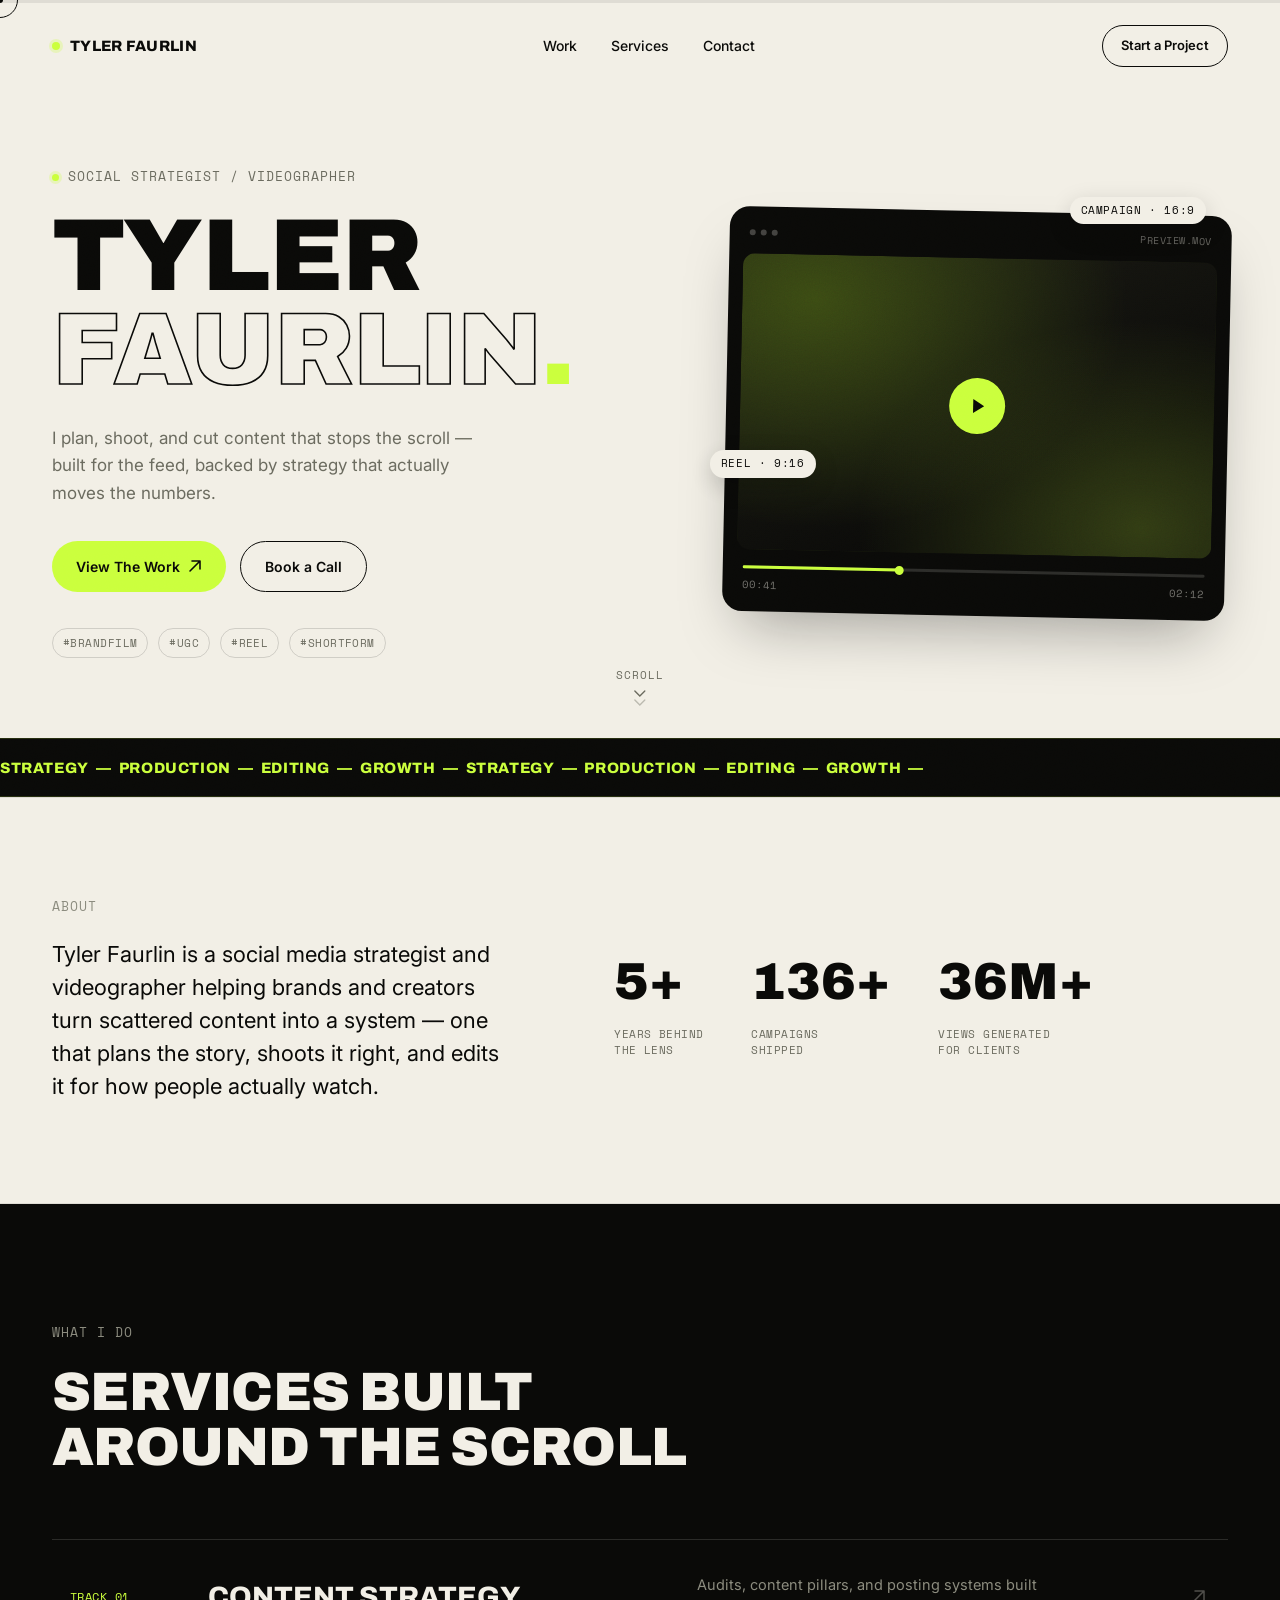
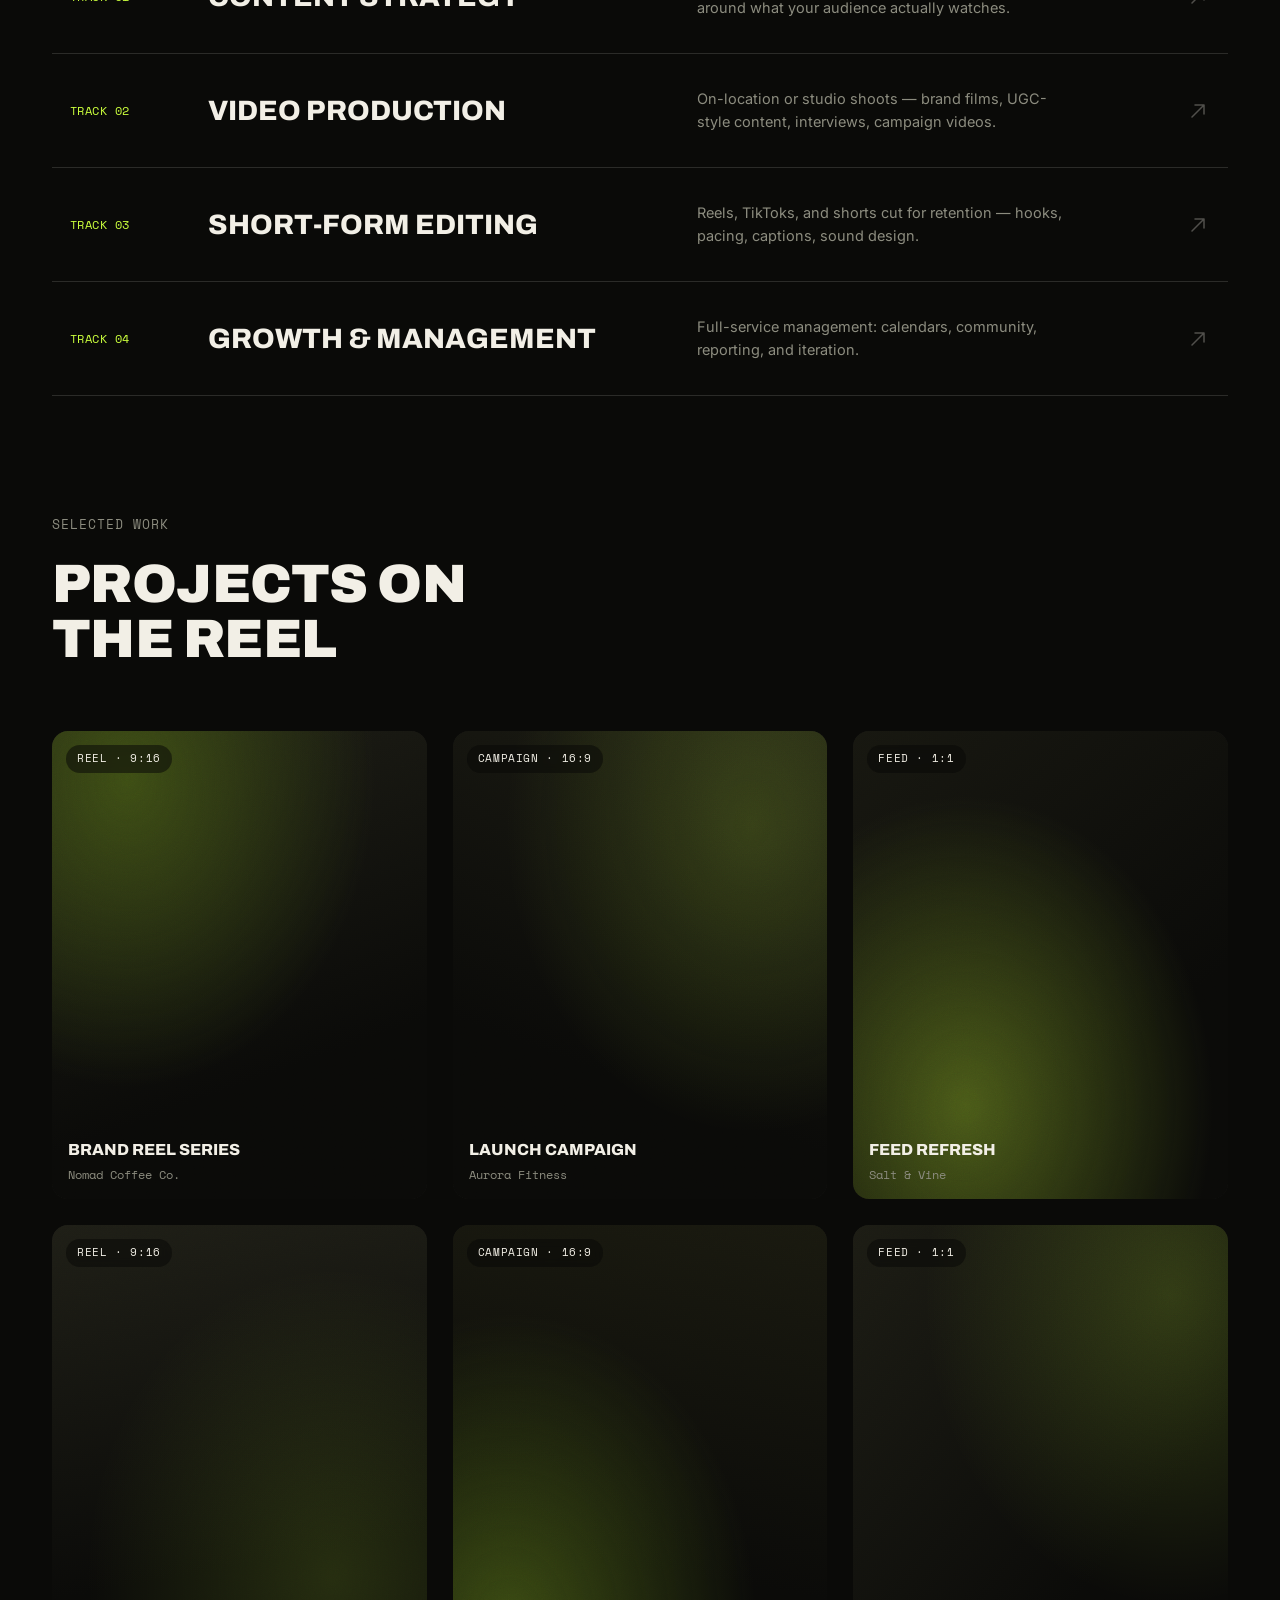
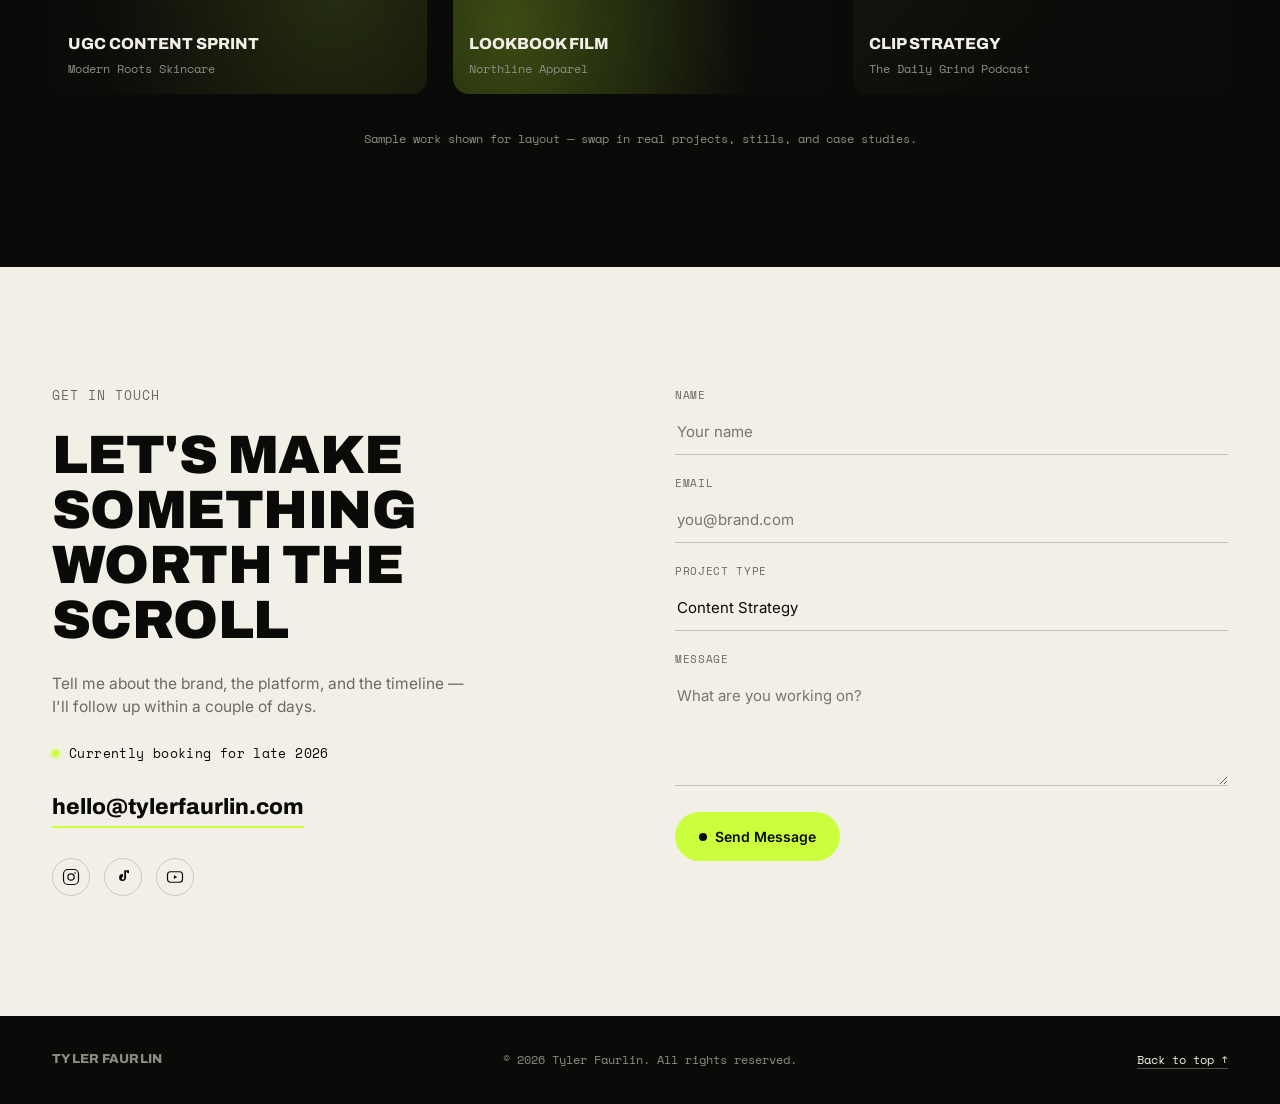
==== TylerFaurlin.com/index.html @ badf26c8 "Add files via upload" ====
<!DOCTYPE html>
<html lang="en">
<head>
<meta charset="UTF-8">
<meta name="viewport" content="width=device-width, initial-scale=1.0">
<title>Tyler Faurlin — Social Strategist &amp; Videographer</title>
<meta name="description" content="Tyler Faurlin is a social media strategist and videographer helping brands turn scattered content into scroll-stopping systems.">

<link rel="preconnect" href="https://fonts.googleapis.com">
<link rel="preconnect" href="https://fonts.gstatic.com" crossorigin>
<link href="https://fonts.googleapis.com/css2?family=Archivo:wght@700;800;900&family=Inter:wght@400;500;600;700&family=Space+Mono:wght@400;700&display=swap" rel="stylesheet">

<link rel="stylesheet" href="css/style.css">
</head>
<body>

<div class="grain"></div>
<div class="scrub-bar" id="scrubBar"><span id="scrubFill"></span></div>

<div class="cursor-dot" id="cursorDot"></div>
<div class="cursor-ring" id="cursorRing"></div>

<header class="nav" id="siteNav">
  <div class="wrap nav-inner">
    <a href="#top" class="nav-brand" data-cursor="link">
      <span class="rec-dot"></span>
      <span class="brand-word">TYLER FAURLIN</span>
    </a>

    <nav class="nav-links">
      <a href="#work" data-cursor="link">Work</a>
      <a href="#services" data-cursor="link">Services</a>
      <a href="#contact" data-cursor="link">Contact</a>
    </nav>

    <a href="#contact" class="btn btn-ghost btn-small" data-cursor="link">Start a Project</a>

    <button class="nav-toggle" id="navToggle" aria-label="Toggle menu" aria-expanded="false">
      <span></span><span></span><span></span>
    </button>
  </div>
</header>

<div class="mobile-menu" id="mobileMenu">
  <a href="#work">Work</a>
  <a href="#services">Services</a>
  <a href="#contact">Contact</a>
  <a href="#contact" class="btn btn-solid">Start a Project</a>
</div>

<main id="top">

  <!-- ============ HERO ============ -->
  <section class="hero">
    <div class="wrap hero-grid">

      <div class="hero-copy">
        <p class="eyebrow hero-anim" style="--d:0">
          <span class="pulse-dot"></span>
          Social Strategist / Videographer
        </p>

        <h1 class="hero-title">
          <span class="hero-anim" style="--d:1">TYLER</span>
          <span class="hero-anim hero-title-accent" style="--d:2">FAURLIN<i>.</i></span>
        </h1>

        <p class="hero-sub hero-anim" style="--d:3">
          I plan, shoot, and cut content that stops the scroll —
          built for the feed, backed by strategy that actually moves the numbers.
        </p>

        <div class="hero-ctas hero-anim" style="--d:4">
          <a href="#work" class="btn btn-solid" data-cursor="link">
            View The Work
            <svg width="14" height="14" viewBox="0 0 14 14" fill="none"><path d="M2 12L12 2M12 2H4M12 2V10" stroke="currentColor" stroke-width="1.6" stroke-linecap="round" stroke-linejoin="round"/></svg>
          </a>
          <a href="#contact" class="btn btn-ghost" data-cursor="link">Book a Call</a>
        </div>

        <div class="hero-tags hero-anim" style="--d:5">
          <span>#BRANDFILM</span><span>#UGC</span><span>#REEL</span><span>#SHORTFORM</span>
        </div>
      </div>

      <div class="hero-visual hero-anim" style="--d:2">
        <div class="reel-card" data-tilt>
          <div class="reel-chrome">
            <div class="reel-dots"><span></span><span></span><span></span></div>
            <span class="reel-label">PREVIEW.MOV</span>
          </div>
          <div class="reel-frame">
            <div class="reel-noise"></div>
            <button class="play-btn" aria-label="Play preview" data-cursor="play">
              <svg width="22" height="22" viewBox="0 0 22 22" fill="none"><path d="M6 4L17 11L6 18V4Z" fill="currentColor"/></svg>
            </button>
          </div>
          <div class="reel-scrub">
            <div class="reel-scrub-track"><div class="reel-scrub-fill"></div></div>
            <div class="reel-time"><span>00:41</span><span>02:12</span></div>
          </div>
        </div>
        <span class="chip chip-float chip-1">CAMPAIGN · 16:9</span>
        <span class="chip chip-float chip-2">REEL · 9:16</span>
      </div>

    </div>

    <div class="scroll-cue" data-cursor="link">
      <span>Scroll</span>
      <svg width="12" height="18" viewBox="0 0 12 18" fill="none"><path d="M1 1L6 6L11 1" stroke="currentColor" stroke-width="1.4" stroke-linecap="round"/><path d="M1 10L6 15L11 10" stroke="currentColor" stroke-width="1.4" stroke-linecap="round" opacity="0.4"/></svg>
    </div>
  </section>

  <!-- ============ MARQUEE ============ -->
  <div class="marquee">
    <div class="marquee-track">
      <span>STRATEGY&nbsp;&nbsp;—&nbsp;&nbsp;PRODUCTION&nbsp;&nbsp;—&nbsp;&nbsp;EDITING&nbsp;&nbsp;—&nbsp;&nbsp;GROWTH&nbsp;&nbsp;—&nbsp;&nbsp;</span>
      <span>STRATEGY&nbsp;&nbsp;—&nbsp;&nbsp;PRODUCTION&nbsp;&nbsp;—&nbsp;&nbsp;EDITING&nbsp;&nbsp;—&nbsp;&nbsp;GROWTH&nbsp;&nbsp;—&nbsp;&nbsp;</span>
    </div>
  </div>

  <!-- ============ ABOUT / STATS ============ -->
  <section class="section about" id="about">
    <div class="wrap about-grid">
      <div data-reveal>
        <p class="eyebrow eyebrow-dark">About</p>
        <p class="about-text">
          Tyler Faurlin is a social media strategist and videographer helping brands
          and creators turn scattered content into a system — one that plans the story,
          shoots it right, and edits it for how people actually watch.
        </p>
      </div>

      <div class="stat-row" data-reveal>
        <div class="stat">
          <span class="stat-num" data-count="6" data-suffix="+">0</span>
          <span class="stat-label">Years Behind<br>The Lens</span>
        </div>
        <div class="stat">
          <span class="stat-num" data-count="150" data-suffix="+">0</span>
          <span class="stat-label">Campaigns<br>Shipped</span>
        </div>
        <div class="stat">
          <span class="stat-num" data-count="40" data-suffix="M+">0</span>
          <span class="stat-label">Views Generated<br>For Clients</span>
        </div>
      </div>
    </div>
  </section>

  <!-- ============ SERVICES ============ -->
  <section class="section services" id="services">
    <div class="wrap">
      <div class="section-head" data-reveal>
        <p class="eyebrow">What I Do</p>
        <h2 class="section-title">Services Built<br>Around The Scroll</h2>
      </div>

      <div class="track-list">

        <div class="track-row" data-reveal>
          <span class="track-num">TRACK 01</span>
          <h3 class="track-name">Content Strategy</h3>
          <p class="track-desc">Audits, content pillars, and posting systems built around what your audience actually watches.</p>
          <span class="track-arrow">
            <svg width="18" height="18" viewBox="0 0 18 18" fill="none"><path d="M3 15L15 3M15 3H6M15 3V12" stroke="currentColor" stroke-width="1.5" stroke-linecap="round" stroke-linejoin="round"/></svg>
          </span>
        </div>

        <div class="track-row" data-reveal>
          <span class="track-num">TRACK 02</span>
          <h3 class="track-name">Video Production</h3>
          <p class="track-desc">On-location or studio shoots — brand films, UGC-style content, interviews, campaign videos.</p>
          <span class="track-arrow">
            <svg width="18" height="18" viewBox="0 0 18 18" fill="none"><path d="M3 15L15 3M15 3H6M15 3V12" stroke="currentColor" stroke-width="1.5" stroke-linecap="round" stroke-linejoin="round"/></svg>
          </span>
        </div>

        <div class="track-row" data-reveal>
          <span class="track-num">TRACK 03</span>
          <h3 class="track-name">Short-Form Editing</h3>
          <p class="track-desc">Reels, TikToks, and shorts cut for retention — hooks, pacing, captions, sound design.</p>
          <span class="track-arrow">
            <svg width="18" height="18" viewBox="0 0 18 18" fill="none"><path d="M3 15L15 3M15 3H6M15 3V12" stroke="currentColor" stroke-width="1.5" stroke-linecap="round" stroke-linejoin="round"/></svg>
          </span>
        </div>

        <div class="track-row" data-reveal>
          <span class="track-num">TRACK 04</span>
          <h3 class="track-name">Growth &amp; Management</h3>
          <p class="track-desc">Full-service management: calendars, community, reporting, and iteration.</p>
          <span class="track-arrow">
            <svg width="18" height="18" viewBox="0 0 18 18" fill="none"><path d="M3 15L15 3M15 3H6M15 3V12" stroke="currentColor" stroke-width="1.5" stroke-linecap="round" stroke-linejoin="round"/></svg>
          </span>
        </div>

      </div>
    </div>
  </section>

  <!-- ============ WORK ============ -->
  <section class="section work" id="work">
    <div class="wrap">
      <div class="section-head" data-reveal>
        <p class="eyebrow eyebrow-dark">Selected Work</p>
        <h2 class="section-title section-title-dark">Projects On<br>The Reel</h2>
      </div>

      <div class="work-grid">

        <article class="work-card" data-reveal data-cursor="play"
          data-title="Brand Reel Series" data-client="Nomad Coffee Co."
          data-desc="A weekly reel series built around the shop's roasting process — hooks tuned for the first two seconds, captions for sound-off viewing."
          data-metric="+212% reach in 90 days">
          <div class="frame-art art-1"><div class="reel-noise"></div></div>
          <span class="chip chip-tag">REEL · 9:16</span>
          <div class="work-info">
            <h3>Brand Reel Series</h3>
            <p>Nomad Coffee Co.</p>
          </div>
          <span class="play-btn play-btn-sm"><svg width="16" height="16" viewBox="0 0 16 16" fill="none"><path d="M4 3L13 8L4 13V3Z" fill="currentColor"/></svg></span>
        </article>

        <article class="work-card" data-reveal data-cursor="play"
          data-title="Launch Campaign" data-client="Aurora Fitness"
          data-desc="Full campaign film plus six cutdowns for paid social, shot over a two-day on-location sprint."
          data-metric="1.4M views across launch week">
          <div class="frame-art art-2"><div class="reel-noise"></div></div>
          <span class="chip chip-tag">CAMPAIGN · 16:9</span>
          <div class="work-info">
            <h3>Launch Campaign</h3>
            <p>Aurora Fitness</p>
          </div>
          <span class="play-btn play-btn-sm"><svg width="16" height="16" viewBox="0 0 16 16" fill="none"><path d="M4 3L13 8L4 13V3Z" fill="currentColor"/></svg></span>
        </article>

        <article class="work-card" data-reveal data-cursor="play"
          data-title="Feed Refresh" data-client="Salt &amp; Vine"
          data-desc="A full grid overhaul — consistent framing, a repeatable shot list, and a posting system the client still runs today."
          data-metric="+38% follower growth, 60 days">
          <div class="frame-art art-3"><div class="reel-noise"></div></div>
          <span class="chip chip-tag">FEED · 1:1</span>
          <div class="work-info">
            <h3>Feed Refresh</h3>
            <p>Salt &amp; Vine</p>
          </div>
          <span class="play-btn play-btn-sm"><svg width="16" height="16" viewBox="0 0 16 16" fill="none"><path d="M4 3L13 8L4 13V3Z" fill="currentColor"/></svg></span>
        </article>

        <article class="work-card" data-reveal data-cursor="play"
          data-title="UGC Content Sprint" data-client="Modern Roots Skincare"
          data-desc="Twelve UGC-style spots shot in a single day, built for testing across paid social creative slots."
          data-metric="4.2x return on ad spend">
          <div class="frame-art art-4"><div class="reel-noise"></div></div>
          <span class="chip chip-tag">REEL · 9:16</span>
          <div class="work-info">
            <h3>UGC Content Sprint</h3>
            <p>Modern Roots Skincare</p>
          </div>
          <span class="play-btn play-btn-sm"><svg width="16" height="16" viewBox="0 0 16 16" fill="none"><path d="M4 3L13 8L4 13V3Z" fill="currentColor"/></svg></span>
        </article>

        <article class="work-card" data-reveal data-cursor="play"
          data-title="Lookbook Film" data-client="Northline Apparel"
          data-desc="Seasonal lookbook film paired with a shot-on-location BTS series for the drop's launch week."
          data-metric="Featured on 3 industry blogs">
          <div class="frame-art art-5"><div class="reel-noise"></div></div>
          <span class="chip chip-tag">CAMPAIGN · 16:9</span>
          <div class="work-info">
            <h3>Lookbook Film</h3>
            <p>Northline Apparel</p>
          </div>
          <span class="play-btn play-btn-sm"><svg width="16" height="16" viewBox="0 0 16 16" fill="none"><path d="M4 3L13 8L4 13V3Z" fill="currentColor"/></svg></span>
        </article>

        <article class="work-card" data-reveal data-cursor="play"
          data-title="Clip Strategy" data-client="The Daily Grind Podcast"
          data-desc="Weekly long-form episodes broken into a ranked clip strategy — best hooks flagged first, captioned, and scheduled."
          data-metric="9 episodes to 100K+ views">
          <div class="frame-art art-6"><div class="reel-noise"></div></div>
          <span class="chip chip-tag">FEED · 1:1</span>
          <div class="work-info">
            <h3>Clip Strategy</h3>
            <p>The Daily Grind Podcast</p>
          </div>
          <span class="play-btn play-btn-sm"><svg width="16" height="16" viewBox="0 0 16 16" fill="none"><path d="M4 3L13 8L4 13V3Z" fill="currentColor"/></svg></span>
        </article>

      </div>

      <p class="work-note" data-reveal>Sample work shown for layout — swap in real projects, stills, and case studies.</p>
    </div>
  </section>

  <!-- ============ CONTACT ============ -->
  <section class="section contact" id="contact">
    <div class="wrap contact-grid">

      <div data-reveal>
        <p class="eyebrow">Get In Touch</p>
        <h2 class="section-title">Let's Make Something<br>Worth The Scroll</h2>
        <p class="contact-sub">
          Tell me about the brand, the platform, and the timeline —
          I'll follow up within a couple of days.
        </p>

        <div class="availability">
          <span class="pulse-dot"></span>
          Currently booking for late 2026
        </div>

        <a href="mailto:hello@tylerfaurlin.com" class="contact-email" data-cursor="link">hello@tylerfaurlin.com</a>

        <div class="socials">
          <a href="#" aria-label="Instagram" data-cursor="link">
            <svg width="18" height="18" viewBox="0 0 24 24" fill="none"><rect x="2" y="2" width="20" height="20" rx="6" stroke="currentColor" stroke-width="1.6"/><circle cx="12" cy="12" r="4.2" stroke="currentColor" stroke-width="1.6"/><circle cx="17.4" cy="6.6" r="1.1" fill="currentColor"/></svg>
          </a>
          <a href="#" aria-label="TikTok" data-cursor="link">
            <svg width="18" height="18" viewBox="0 0 24 24" fill="none"><path d="M16 3v9.6a4.6 4.6 0 1 1-4-4.56V12a1.6 1.6 0 1 0 1.6 1.6V3h2.4a4.4 4.4 0 0 0 4 4V3z" fill="currentColor"/></svg>
          </a>
          <a href="#" aria-label="YouTube" data-cursor="link">
            <svg width="18" height="18" viewBox="0 0 24 24" fill="none"><rect x="2" y="5" width="20" height="14" rx="4" stroke="currentColor" stroke-width="1.6"/><path d="M10.5 9.5L15 12L10.5 14.5V9.5Z" fill="currentColor"/></svg>
          </a>
        </div>
      </div>

      <form class="form" data-reveal name="contact" method="POST" data-netlify="true">
        <input type="hidden" name="form-name" value="contact">

        <div class="field">
          <label for="name">Name</label>
          <input id="name" name="name" type="text" placeholder="Your name" required>
        </div>

        <div class="field">
          <label for="email">Email</label>
          <input id="email" name="email" type="email" placeholder="you@brand.com" required>
        </div>

        <div class="field">
          <label for="project">Project Type</label>
          <select id="project" name="project">
            <option>Content Strategy</option>
            <option>Video Production</option>
            <option>Short-Form Editing</option>
            <option>Full Management</option>
            <option>Something Else</option>
          </select>
        </div>

        <div class="field">
          <label for="message">Message</label>
          <textarea id="message" name="message" rows="4" placeholder="What are you working on?" required></textarea>
        </div>

        <button type="submit" class="btn btn-solid btn-submit" data-cursor="link">
          <span class="rec-icon"></span>
          Send Message
        </button>

        <p class="form-success" id="formSuccess">Message sent — talk soon.</p>
      </form>

    </div>
  </section>

</main>

<footer class="footer">
  <div class="wrap footer-inner">
    <span class="brand-word brand-word-sm">TYLER FAURLIN</span>
    <span class="footer-copy">© 2026 Tyler Faurlin. All rights reserved.</span>
    <a href="#top" class="footer-top" data-cursor="link">Back to top ↑</a>
  </div>
</footer>

<!-- ============ WORK MODAL ============ -->
<div class="modal" id="workModal">
  <div class="modal-backdrop" data-close></div>
  <div class="modal-card">
    <button class="modal-close" data-close aria-label="Close">
      <svg width="18" height="18" viewBox="0 0 18 18" fill="none"><path d="M2 2L16 16M16 2L2 16" stroke="currentColor" stroke-width="1.6" stroke-linecap="round"/></svg>
    </button>
    <p class="modal-eyebrow" id="modalClient">Client</p>
    <h3 class="modal-title" id="modalTitle">Project Title</h3>
    <p class="modal-desc" id="modalDesc">Description</p>
    <p class="modal-metric" id="modalMetric">Metric</p>
  </div>
</div>

<script src="js/main.js"></script>
</body>
</html>
---- TylerFaurlin.com/css/style.css ----
/* ============================================================
   TYLER FAURLIN — tokens
   ============================================================ */
:root{
  --black:      #0a0a08;
  --black-soft: #161611;
  --offwhite:   #f2efe6;
  --offwhite-dim: #d8d4c6;
  --lime:       #cbff3d;
  --lime-dim:   #93c21e;
  --gray-on-light: #6b6b5f;
  --gray-on-dark:  #8c8c7f;

  --display: 'Archivo', 'Arial Narrow', sans-serif;
  --body: 'Inter', system-ui, sans-serif;
  --mono: 'Space Mono', 'Courier New', monospace;

  --wrap: 1240px;
  --ease: cubic-bezier(.16,.84,.44,1);
}

*{ box-sizing:border-box; margin:0; padding:0; }
html{ scroll-behavior:smooth; background:var(--offwhite); }
html.no-smooth{ scroll-behavior:auto; }

body{
  background:var(--offwhite);
  color:var(--black);
  font-family:var(--body);
  font-size:16px;
  line-height:1.5;
  -webkit-font-smoothing:antialiased;
  overflow-x:hidden;
}

img,svg{ display:block; max-width:100%; }
a{ color:inherit; text-decoration:none; }
button{ font:inherit; background:none; border:none; cursor:pointer; color:inherit; }
input,select,textarea{ font:inherit; color:inherit; }
ul{ list-style:none; }

.wrap{
  max-width:var(--wrap);
  margin:0 auto;
  padding:0 32px;
}

/* ============================================================
   Texture / scrubber / cursor
   ============================================================ */
.grain{
  position:fixed; inset:0; pointer-events:none; z-index:9000;
  opacity:.035; mix-blend-mode:overlay;
  background-image:url("data:image/svg+xml,%3Csvg xmlns='http://www.w3.org/2000/svg' width='120' height='120'%3E%3Cfilter id='n'%3E%3CfeTurbulence type='fractalNoise' baseFrequency='0.9' numOctaves='2' stitchTiles='stitch'/%3E%3C/filter%3E%3Crect width='100%25' height='100%25' filter='url(%23n)'/%3E%3C/svg%3E");
}

.scrub-bar{
  position:fixed; top:0; left:0; right:0; height:3px;
  background:rgba(10,10,8,.08); z-index:9999;
}
.scrub-bar span{
  display:block; height:100%; width:0%;
  background:var(--lime);
  transition:width .08s linear;
}

.cursor-dot,.cursor-ring{
  position:fixed; top:0; left:0; pointer-events:none; z-index:9998;
  border-radius:50%; transform:translate(-50%,-50%);
  transition:opacity .2s ease;
}
.cursor-dot{ width:6px; height:6px; background:var(--black); }
.cursor-ring{
  width:36px; height:36px; border:1.4px solid var(--black);
  transition:width .25s var(--ease), height .25s var(--ease),
             border-color .25s ease, background .25s ease, transform .12s linear, opacity .2s ease;
  display:flex; align-items:center; justify-content:center;
}
.cursor-ring::after{
  content:""; font-family:var(--mono); font-size:9px;
}
.cursor-ring.is-link{ width:52px; height:52px; background:var(--black); border-color:var(--black); }
.cursor-ring.is-play{ width:64px; height:64px; background:var(--lime); border-color:var(--lime); }
.cursor-ring.is-play::before{
  content:"VIEW"; font-family:var(--mono); font-size:10px; letter-spacing:.1em; color:var(--black);
}
@media (hover:none), (pointer:coarse){
  .cursor-dot,.cursor-ring{ display:none; }
}

/* ============================================================
   Nav
   ============================================================ */
.nav{
  position:fixed; top:3px; left:0; right:0; z-index:900;
  padding:22px 0;
  transition:padding .35s var(--ease), background .35s ease, border-color .35s ease;
  border-bottom:1px solid transparent;
}
.nav.is-scrolled{
  padding:14px 0;
  background:rgba(242,239,230,.86);
  backdrop-filter:blur(10px);
  border-bottom-color:rgba(10,10,8,.08);
}
.nav-inner{
  display:flex; align-items:center; justify-content:space-between; gap:24px;
}
.nav-brand{ display:flex; align-items:center; gap:10px; }
.brand-word{
  font-family:var(--display); font-weight:800; font-size:15px;
  letter-spacing:.02em;
}
.rec-dot{
  width:8px; height:8px; border-radius:50%; background:var(--lime);
  box-shadow:0 0 0 3px rgba(203,255,61,.25);
  animation:pulseDot 2.2s ease-in-out infinite;
}
.pulse-dot{
  width:7px; height:7px; border-radius:50%; background:var(--lime);
  display:inline-block; box-shadow:0 0 0 3px rgba(203,255,61,.25);
  animation:pulseDot 2.2s ease-in-out infinite;
}
@keyframes pulseDot{
  0%,100%{ box-shadow:0 0 0 3px rgba(203,255,61,.25); }
  50%{ box-shadow:0 0 0 6px rgba(203,255,61,.08); }
}

.nav-links{ display:flex; gap:34px; }
.nav-links a{
  position:relative; font-size:14px; font-weight:500; padding:4px 0;
}
.nav-links a::after{
  content:""; position:absolute; left:0; bottom:0; height:1.4px; width:0;
  background:var(--lime-dim); transition:width .3s var(--ease);
}
.nav-links a:hover::after{ width:100%; }

.nav-toggle{ display:none; flex-direction:column; gap:5px; width:26px; }
.nav-toggle span{ height:1.6px; width:100%; background:var(--black); transition:transform .3s ease, opacity .3s ease; }

/* ============================================================
   Buttons / chips
   ============================================================ */
.btn{
  display:inline-flex; align-items:center; gap:8px;
  font-family:var(--body); font-weight:600; font-size:14px;
  padding:14px 24px; border-radius:100px;
  transition:transform .3s var(--ease), background .3s ease, color .3s ease, border-color .3s ease;
  white-space:nowrap;
}
.btn svg{ transition:transform .3s var(--ease); }
.btn-solid{ background:var(--lime); color:var(--black); }
.btn-solid:hover{ transform:translateY(-2px); }
.btn-solid:hover svg{ transform:translate(2px,-2px); }
.btn-ghost{ border:1.4px solid currentColor; }
.btn-ghost:hover{ background:var(--black); color:var(--offwhite); border-color:var(--black); }
.btn-small{ padding:10px 18px; font-size:13px; }

.chip{
  font-family:var(--mono); font-size:10.5px; letter-spacing:.06em;
  padding:6px 11px; border-radius:100px; text-transform:uppercase;
}
.chip-float{
  position:absolute; background:var(--offwhite); color:var(--black);
  box-shadow:0 8px 24px rgba(0,0,0,.18);
}
.chip-1{ top:-14px; right:22px; }
.chip-2{ bottom:34%; left:-16px; }
.chip-tag{
  position:absolute; top:14px; left:14px; z-index:2;
  background:rgba(10,10,8,.55); color:var(--offwhite);
  backdrop-filter:blur(4px);
}

/* ============================================================
   Hero
   ============================================================ */
.hero{
  position:relative; padding:168px 0 80px;
  background:var(--offwhite);
  overflow:hidden;
}
.hero-grid{
  display:grid; grid-template-columns:1.1fr .9fr; gap:60px; align-items:center;
}

.eyebrow{
  display:flex; align-items:center; gap:9px;
  font-family:var(--mono); font-size:12.5px; letter-spacing:.08em;
  text-transform:uppercase; color:var(--gray-on-light);
  margin-bottom:22px;
}
.eyebrow-dark{ color:var(--gray-on-dark); }

.hero-title{
  font-family:var(--display); font-weight:900; text-transform:uppercase;
  font-size:clamp(52px,8vw,104px); line-height:.92; letter-spacing:-.01em;
}
.hero-title span{ display:block; }
.hero-title-accent{ color:transparent; -webkit-text-stroke:1.6px var(--black); }
.hero-title-accent i{ font-style:normal; color:var(--lime); -webkit-text-stroke:0; }

.hero-sub{
  max-width:440px; margin:28px 0 34px;
  font-size:17px; line-height:1.6; color:var(--gray-on-light);
}
.hero-ctas{ display:flex; gap:14px; flex-wrap:wrap; margin-bottom:36px; }

.hero-tags{ display:flex; gap:10px; flex-wrap:wrap; }
.hero-tags span{
  font-family:var(--mono); font-size:11px; letter-spacing:.04em;
  color:var(--gray-on-light); border:1px solid rgba(10,10,8,.14);
  padding:6px 10px; border-radius:100px;
}

/* hero load animation */
.hero-anim{
  opacity:0; transform:translateY(28px);
  animation:heroIn .9s var(--ease) forwards;
  animation-delay:calc(var(--d) * .11s + .1s);
}
@keyframes heroIn{ to{ opacity:1; transform:translateY(0); } }

/* reel preview card */
.hero-visual{ position:relative; }
.reel-card{
  background:var(--black); border-radius:20px; padding:14px;
  box-shadow:0 30px 60px -20px rgba(10,10,8,.35);
  transform:rotate(1.2deg);
  transition:transform .5s var(--ease);
}
.reel-card:hover{ transform:rotate(0deg) translateY(-4px); }

.reel-chrome{
  display:flex; align-items:center; justify-content:space-between;
  padding:4px 6px 14px;
}
.reel-dots{ display:flex; gap:5px; }
.reel-dots span{ width:6px; height:6px; border-radius:50%; background:rgba(242,239,230,.25); }
.reel-label{ font-family:var(--mono); font-size:10px; color:rgba(242,239,230,.4); letter-spacing:.05em; }

.reel-frame{
  position:relative; aspect-ratio:16/10; border-radius:12px; overflow:hidden;
  background:
    radial-gradient(120% 140% at 15% 15%, #3a4a12 0%, transparent 55%),
    radial-gradient(120% 140% at 85% 90%, #cbff3d33 0%, transparent 50%),
    linear-gradient(155deg,#1c1c14 0%, #0a0a08 70%);
  display:flex; align-items:center; justify-content:center;
}
.reel-noise{
  position:absolute; inset:0; opacity:.12; mix-blend-mode:overlay;
  background-image:url("data:image/svg+xml,%3Csvg xmlns='http://www.w3.org/2000/svg' width='140' height='140'%3E%3Cfilter id='n'%3E%3CfeTurbulence type='fractalNoise' baseFrequency='0.85' numOctaves='2'/%3E%3C/filter%3E%3Crect width='100%25' height='100%25' filter='url(%23n)'/%3E%3C/svg%3E");
}
.play-btn{
  position:relative; z-index:2;
  width:56px; height:56px; border-radius:50%;
  background:var(--lime); color:var(--black);
  display:flex; align-items:center; justify-content:center;
  transition:transform .3s var(--ease);
}
.play-btn svg{ margin-left:2px; }
.reel-card:hover .play-btn{ transform:scale(1.08); }

.reel-scrub{ padding:16px 6px 4px; }
.reel-scrub-track{ height:3px; background:rgba(242,239,230,.15); border-radius:2px; }
.reel-scrub-fill{ width:34%; height:100%; background:var(--lime); border-radius:2px; position:relative; }
.reel-scrub-fill::after{
  content:""; position:absolute; right:-4px; top:50%; translate:0 -50%;
  width:9px; height:9px; border-radius:50%; background:var(--lime);
}
.reel-time{
  display:flex; justify-content:space-between; margin-top:9px;
  font-family:var(--mono); font-size:10.5px; color:rgba(242,239,230,.45);
}

.scroll-cue{
  position:absolute; left:50%; bottom:30px; translate:-50% 0;
  display:flex; flex-direction:column; align-items:center; gap:6px;
  font-family:var(--mono); font-size:10.5px; letter-spacing:.1em; text-transform:uppercase;
  color:var(--gray-on-light);
  animation:cueBounce 2.4s ease-in-out infinite;
}
@keyframes cueBounce{ 0%,100%{ transform:translate(-50%,0); } 50%{ transform:translate(-50%,6px); } }

/* ============================================================
   Marquee
   ============================================================ */
.marquee{
  background:var(--black); color:var(--lime);
  padding:16px 0; overflow:hidden; white-space:nowrap;
  border-top:1px solid rgba(203,255,61,.15);
  border-bottom:1px solid rgba(203,255,61,.15);
}
.marquee-track{
  display:inline-flex; animation:marquee 26s linear infinite;
  font-family:var(--display); font-weight:800; font-size:15px;
  letter-spacing:.04em; text-transform:uppercase;
}
@keyframes marquee{ from{ transform:translateX(0); } to{ transform:translateX(-50%); } }

/* ============================================================
   Reveal-on-scroll
   ============================================================ */
[data-reveal]{
  opacity:0; transform:translateY(36px);
  transition:opacity .8s var(--ease), transform .8s var(--ease);
}
[data-reveal].in-view{ opacity:1; transform:translateY(0); }

/* ============================================================
   Sections generic
   ============================================================ */
.section{ padding:120px 0; }
.section-head{ max-width:640px; margin-bottom:64px; }
.section-title{
  font-family:var(--display); font-weight:900; text-transform:uppercase;
  font-size:clamp(34px,5vw,54px); line-height:1.02; letter-spacing:-.01em;
}
.section-title-dark{ color:var(--offwhite); }

/* ============================================================
   About / stats
   ============================================================ */
.about{ padding:100px 0; border-top:1px solid rgba(10,10,8,.08); border-bottom:1px solid rgba(10,10,8,.08); }
.about-grid{ display:grid; grid-template-columns:.9fr 1.1fr; gap:60px; align-items:center; }
.about-text{ font-size:22px; line-height:1.5; max-width:460px; }

.stat-row{ display:flex; gap:48px; flex-wrap:wrap; }
.stat{ display:flex; flex-direction:column; gap:6px; }
.stat-num{
  font-family:var(--display); font-weight:900; font-size:52px; color:var(--black);
}
.stat-num::after{ content:attr(data-suffix); }
.stat-label{
  font-family:var(--mono); font-size:11px; letter-spacing:.04em; text-transform:uppercase;
  color:var(--gray-on-light); line-height:1.4;
}

/* ============================================================
   Services (track list)
   ============================================================ */
.services{ background:var(--black); color:var(--offwhite); }
.services .eyebrow{ color:var(--gray-on-dark); }

.track-list{ border-top:1px solid rgba(242,239,230,.14); }
.track-row{
  position:relative;
  display:grid; grid-template-columns:110px 1fr 1fr 24px;
  align-items:center; gap:28px;
  padding:34px 18px;
  border-bottom:1px solid rgba(242,239,230,.14);
  transition:background .4s ease, padding-left .4s var(--ease);
}
.track-row:hover{ background:rgba(203,255,61,.05); padding-left:30px; }
.track-num{
  font-family:var(--mono); font-size:12px; color:var(--lime); letter-spacing:.04em;
}
.track-name{
  font-family:var(--display); font-weight:800; text-transform:uppercase;
  font-size:clamp(20px,2.6vw,28px);
}
.track-desc{ font-size:14.5px; color:var(--gray-on-dark); max-width:380px; line-height:1.55; }
.track-arrow{
  display:flex; align-items:center; justify-content:center;
  color:var(--offwhite); opacity:.3; transition:opacity .35s ease, transform .35s var(--ease);
}
.track-row:hover .track-arrow{ opacity:1; transform:translate(4px,-4px); color:var(--lime); }

/* ============================================================
   Work grid
   ============================================================ */
.work{ background:var(--black); color:var(--offwhite); padding-top:0; }
.work-grid{
  display:grid; grid-template-columns:repeat(3,1fr); gap:26px;
}
.work-card{
  position:relative; border-radius:16px; overflow:hidden; cursor:pointer;
  transition:transform .45s var(--ease);
}
.work-card:hover{ transform:translateY(-6px); }

.frame-art{
  position:relative; aspect-ratio:4/5; overflow:hidden;
  transition:transform .6s var(--ease);
}
.work-card:hover .frame-art{ transform:scale(1.05); }

.art-1{ background:radial-gradient(120% 120% at 20% 10%,#3d4d14 0%,transparent 55%), linear-gradient(160deg,#1d1d15,#0a0a08 70%); }
.art-2{ background:radial-gradient(120% 120% at 80% 20%,#cbff3d2e 0%,transparent 55%), linear-gradient(200deg,#1a1a12,#0a0a08 70%); }
.art-3{ background:radial-gradient(120% 120% at 30% 80%,#4a5a18 0%,transparent 55%), linear-gradient(140deg,#171710,#0a0a08 70%); }
.art-4{ background:radial-gradient(120% 120% at 75% 75%,#cbff3d24 0%,transparent 55%), linear-gradient(170deg,#1e1e16,#0a0a08 70%); }
.art-5{ background:radial-gradient(120% 120% at 15% 85%,#3a4a12 0%,transparent 55%), linear-gradient(190deg,#19190f,#0a0a08 70%); }
.art-6{ background:radial-gradient(120% 120% at 85% 15%,#cbff3d2e 0%,transparent 55%), linear-gradient(130deg,#1c1c14,#0a0a08 70%); }

.work-info{
  position:absolute; left:16px; right:16px; bottom:16px; z-index:2;
}
.work-info h3{ font-family:var(--display); font-weight:800; font-size:16px; text-transform:uppercase; }
.work-info p{ font-family:var(--mono); font-size:11.5px; color:var(--gray-on-dark); margin-top:4px; }

.play-btn-sm{
  position:absolute; top:50%; left:50%; translate:-50% -50%; z-index:2;
  width:44px; height:44px; opacity:0;
  transition:opacity .4s ease, transform .4s var(--ease);
  transform:translate(-50%,-50%) scale(.7);
}
.work-card:hover .play-btn-sm{ opacity:1; transform:translate(-50%,-50%) scale(1); }

.work-note{
  margin-top:36px; text-align:center;
  font-family:var(--mono); font-size:11.5px; color:var(--gray-on-dark);
}

/* ============================================================
   Contact
   ============================================================ */
.contact{ background:var(--offwhite); }
.contact-grid{ display:grid; grid-template-columns:1fr 1fr; gap:70px; }
.contact-sub{ margin:24px 0 26px; color:var(--gray-on-light); max-width:420px; font-size:15.5px; }

.availability{
  display:flex; align-items:center; gap:10px;
  font-family:var(--mono); font-size:12.5px; letter-spacing:.03em;
  margin-bottom:28px;
}
.contact-email{
  display:inline-block; font-family:var(--display); font-weight:800; font-size:22px;
  border-bottom:2px solid var(--lime); padding-bottom:2px; margin-bottom:30px;
}

.socials{ display:flex; gap:14px; }
.socials a{
  width:38px; height:38px; border-radius:50%; border:1.4px solid rgba(10,10,8,.16);
  display:flex; align-items:center; justify-content:center;
  transition:background .3s ease, color .3s ease, border-color .3s ease, transform .3s var(--ease);
}
.socials a:hover{ background:var(--black); color:var(--lime); border-color:var(--black); transform:translateY(-3px); }

.form{ display:flex; flex-direction:column; gap:20px; }
.field{ display:flex; flex-direction:column; gap:8px; }
.field label{
  font-family:var(--mono); font-size:11px; letter-spacing:.06em; text-transform:uppercase;
  color:var(--gray-on-light);
}
.field input, .field select, .field textarea{
  background:transparent; border:none; border-bottom:1.4px solid rgba(10,10,8,.2);
  padding:10px 2px; font-size:15px; transition:border-color .3s ease;
  resize:vertical;
}
.field input:focus, .field select:focus, .field textarea:focus{
  outline:none; border-color:var(--lime-dim);
}
.field select{ appearance:none; cursor:pointer; }

.btn-submit{ align-self:flex-start; margin-top:6px; }
.rec-icon{ width:8px; height:8px; border-radius:50%; background:var(--black); }

.form-success{
  display:none; font-family:var(--mono); font-size:12.5px; color:var(--lime-dim);
  margin-top:2px;
}
.form.is-sent .form-success{ display:block; }
.form.is-sent .btn-submit{ opacity:.5; pointer-events:none; }

/* ============================================================
   Footer
   ============================================================ */
.footer{ background:var(--black); color:var(--offwhite); padding:34px 0; }
.footer-inner{
  display:flex; align-items:center; justify-content:space-between; gap:20px; flex-wrap:wrap;
}
.brand-word-sm{ font-size:13px; color:var(--gray-on-dark); }
.footer-copy{ font-family:var(--mono); font-size:11.5px; color:var(--gray-on-dark); }
.footer-top{
  font-family:var(--mono); font-size:11.5px; color:var(--offwhite);
  border-bottom:1px solid rgba(242,239,230,.3);
}

/* ============================================================
   Modal
   ============================================================ */
.modal{
  position:fixed; inset:0; z-index:9500;
  display:flex; align-items:center; justify-content:center;
  opacity:0; pointer-events:none; transition:opacity .35s ease;
  padding:24px;
}
.modal.is-open{ opacity:1; pointer-events:auto; }
.modal-backdrop{ position:absolute; inset:0; background:rgba(10,10,8,.7); backdrop-filter:blur(6px); }
.modal-card{
  position:relative; z-index:2; max-width:520px; width:100%;
  background:var(--offwhite); border-radius:20px; padding:44px;
  transform:translateY(24px) scale(.97); transition:transform .4s var(--ease);
}
.modal.is-open .modal-card{ transform:translateY(0) scale(1); }
.modal-close{
  position:absolute; top:20px; right:20px;
  width:34px; height:34px; border-radius:50%; border:1.4px solid rgba(10,10,8,.16);
  display:flex; align-items:center; justify-content:center;
  transition:background .3s ease, color .3s ease;
}
.modal-close:hover{ background:var(--black); color:var(--lime); }
.modal-eyebrow{ font-family:var(--mono); font-size:11.5px; letter-spacing:.06em; text-transform:uppercase; color:var(--gray-on-light); margin-bottom:10px; }
.modal-title{ font-family:var(--display); font-weight:900; text-transform:uppercase; font-size:28px; margin-bottom:16px; }
.modal-desc{ font-size:15px; line-height:1.6; color:var(--gray-on-light); margin-bottom:18px; }
.modal-metric{ font-family:var(--mono); font-size:13px; color:var(--lime-dim); }

/* ============================================================
   Reduced motion
   ============================================================ */
@media (prefers-reduced-motion:reduce){
  *{ animation-duration:.01ms !important; animation-iteration-count:1 !important; transition-duration:.01ms !important; scroll-behavior:auto !important; }
}

/* ============================================================
   Responsive
   ============================================================ */
@media (max-width:1080px){
  .hero-grid{ grid-template-columns:1fr; gap:70px; }
  .hero-visual{ max-width:460px; }
  .about-grid{ grid-template-columns:1fr; gap:36px; }
  .work-grid{ grid-template-columns:repeat(2,1fr); }
  .contact-grid{ grid-template-columns:1fr; gap:50px; }
  .track-row{ grid-template-columns:90px 1fr 24px; }
  .track-desc{ grid-column:1 / -1; max-width:none; margin-top:-8px; }
}

@media (max-width:720px){
  .wrap{ padding:0 20px; }
  .nav-links, .nav-inner > .btn-ghost{ display:none; }
  .nav-toggle{ display:flex; }
  .hero{ padding:130px 0 60px; }
  .hero-title{ font-size:clamp(42px,13vw,64px); }
  .work-grid{ grid-template-columns:1fr; }
  .section{ padding:80px 0; }
  .stat-row{ gap:30px; }
  .stat-num{ font-size:40px; }
  .modal-card{ padding:30px; }
  .chip-2{ left:8px; }
}

.mobile-menu{
  position:fixed; inset:0; z-index:850; background:var(--black); color:var(--offwhite);
  display:flex; flex-direction:column; align-items:center; justify-content:center; gap:28px;
  transform:translateY(-100%); transition:transform .5s var(--ease);
}
.mobile-menu.is-open{ transform:translateY(0); }
.mobile-menu a{
  font-family:var(--display); font-weight:800; text-transform:uppercase; font-size:28px;
}
.mobile-menu .btn{ margin-top:10px; }
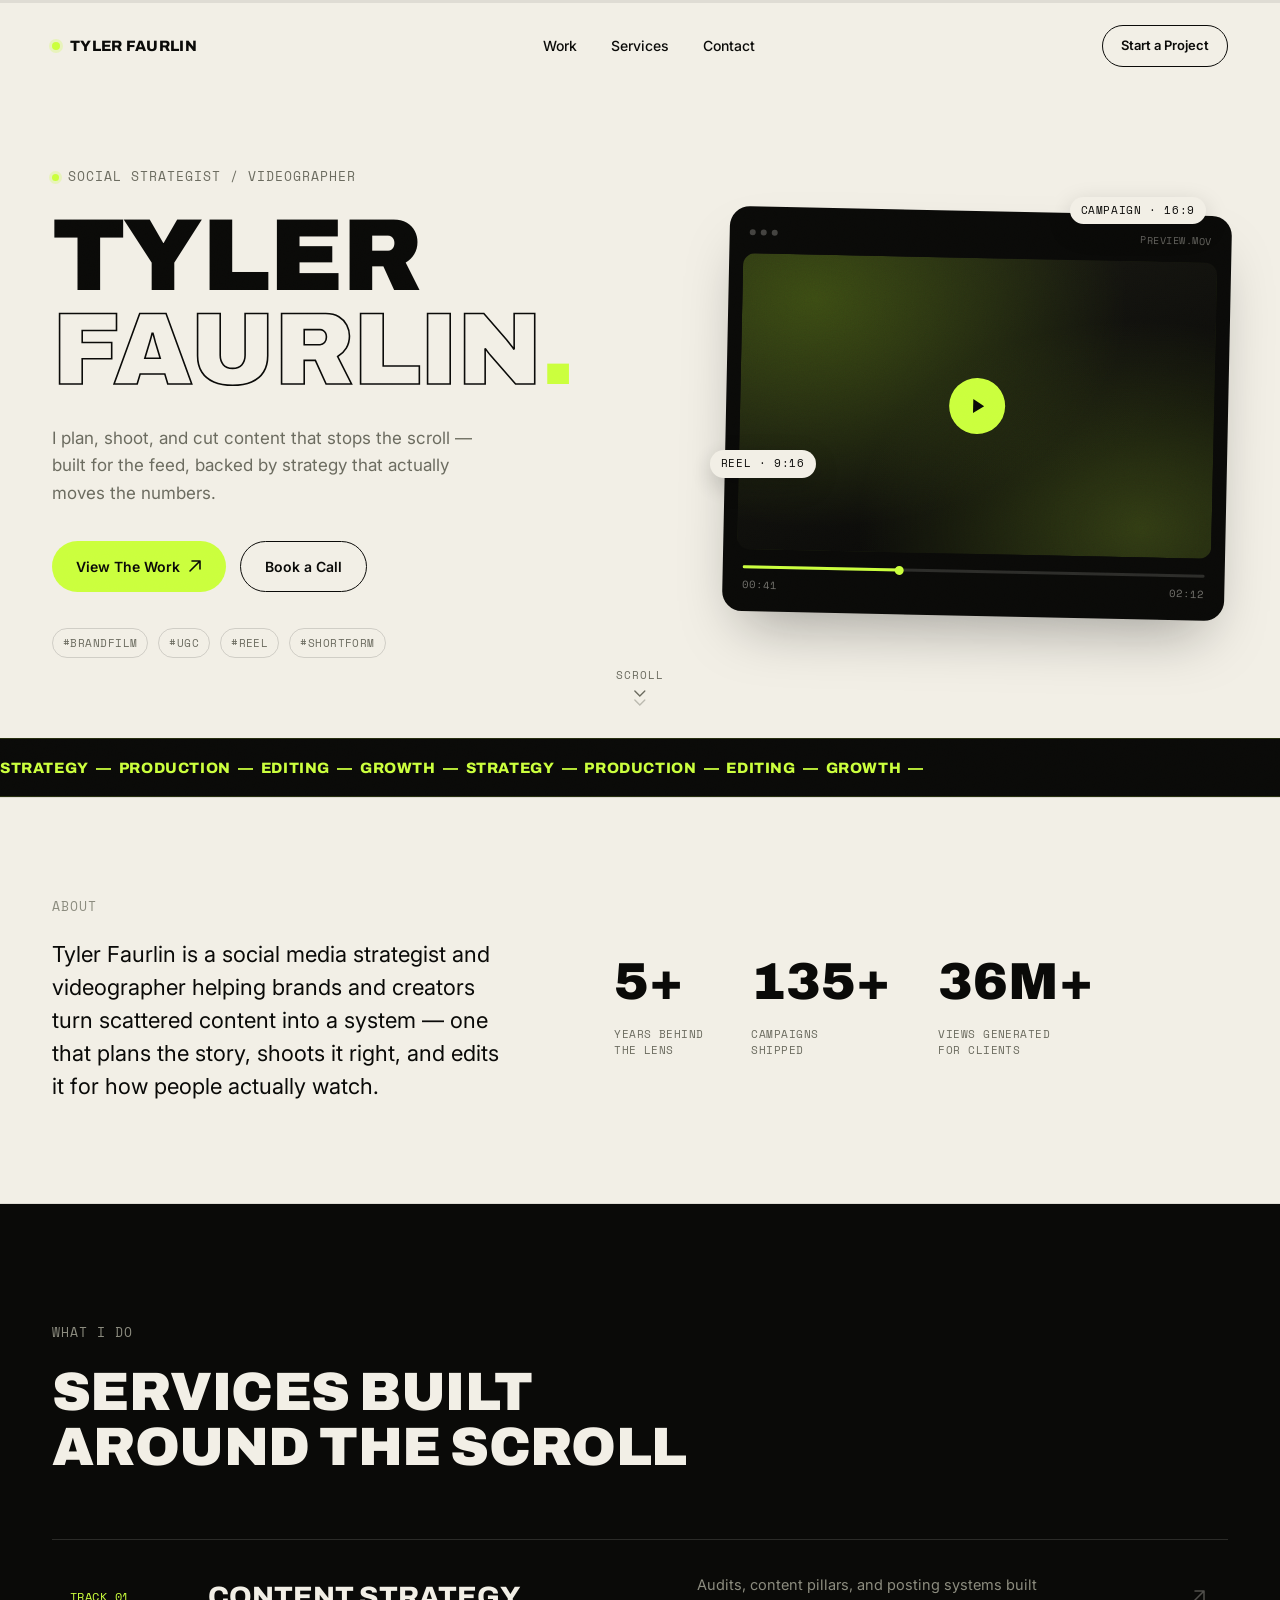
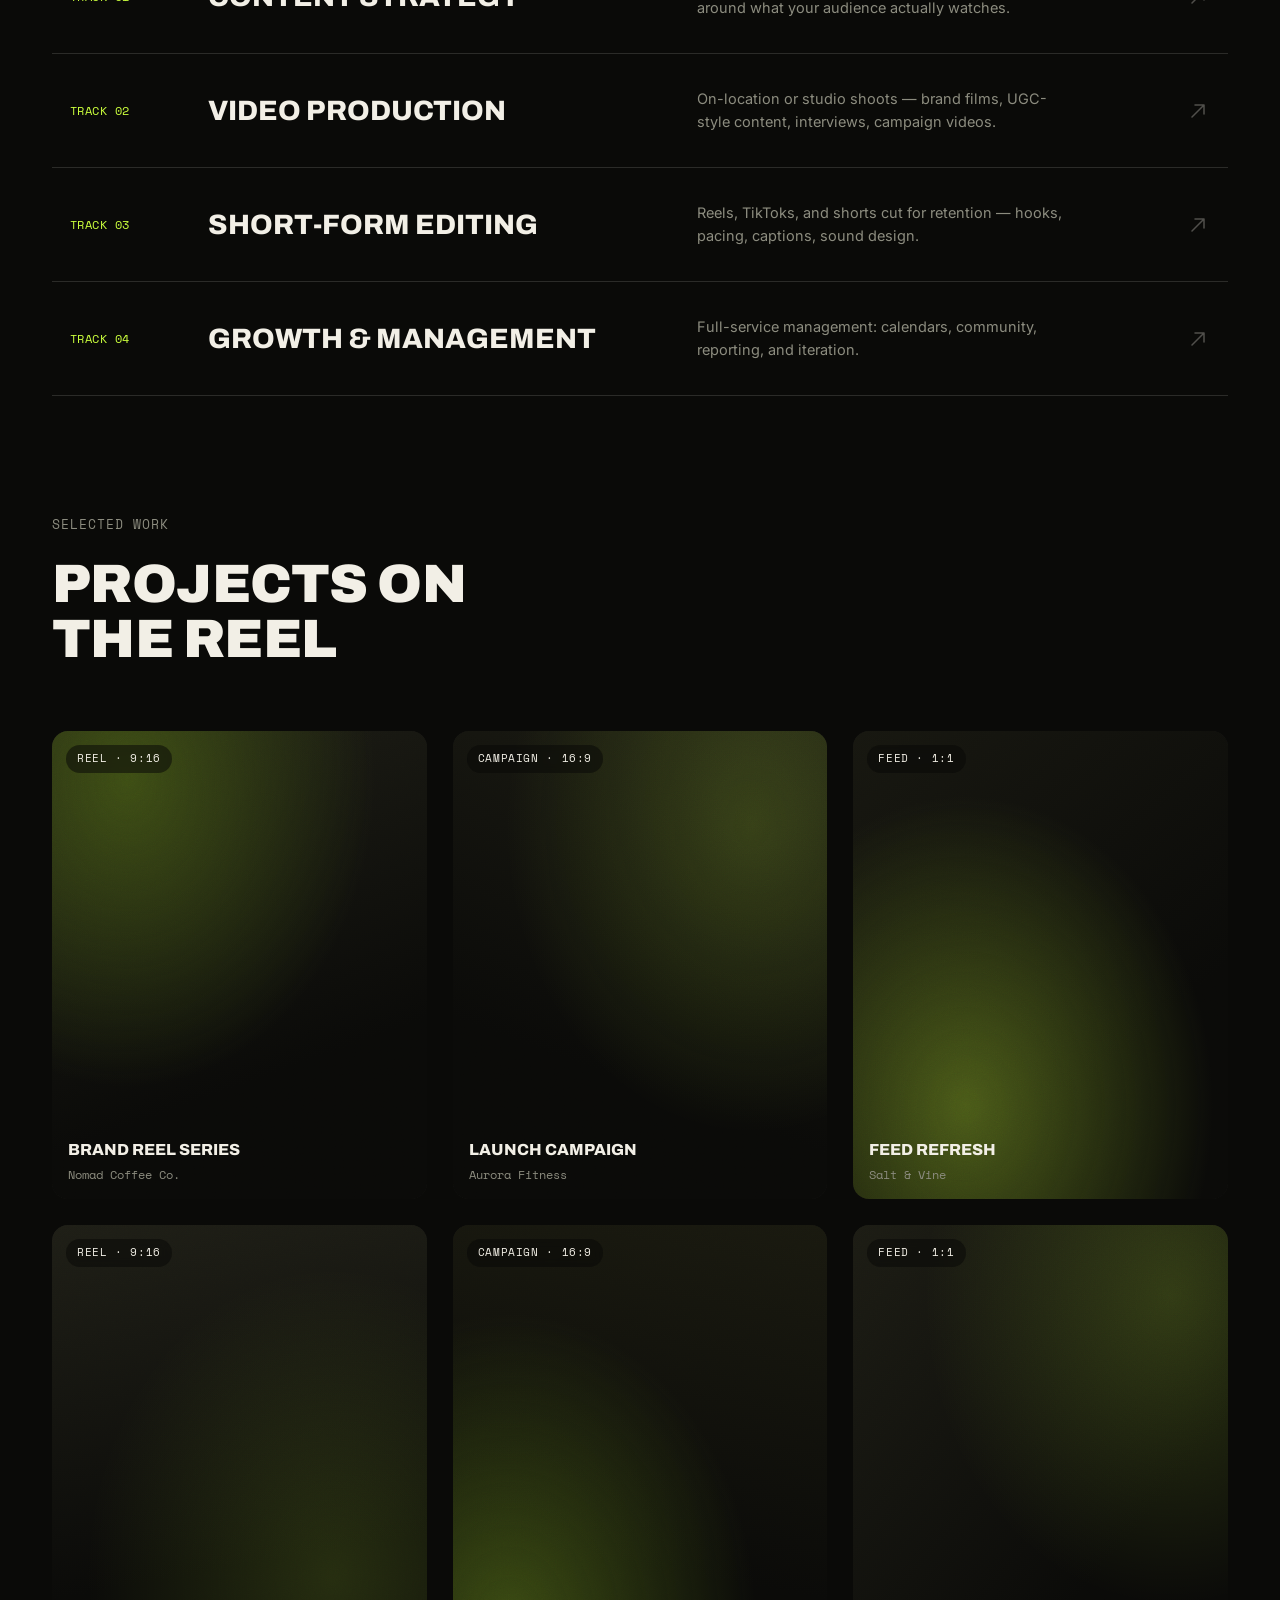
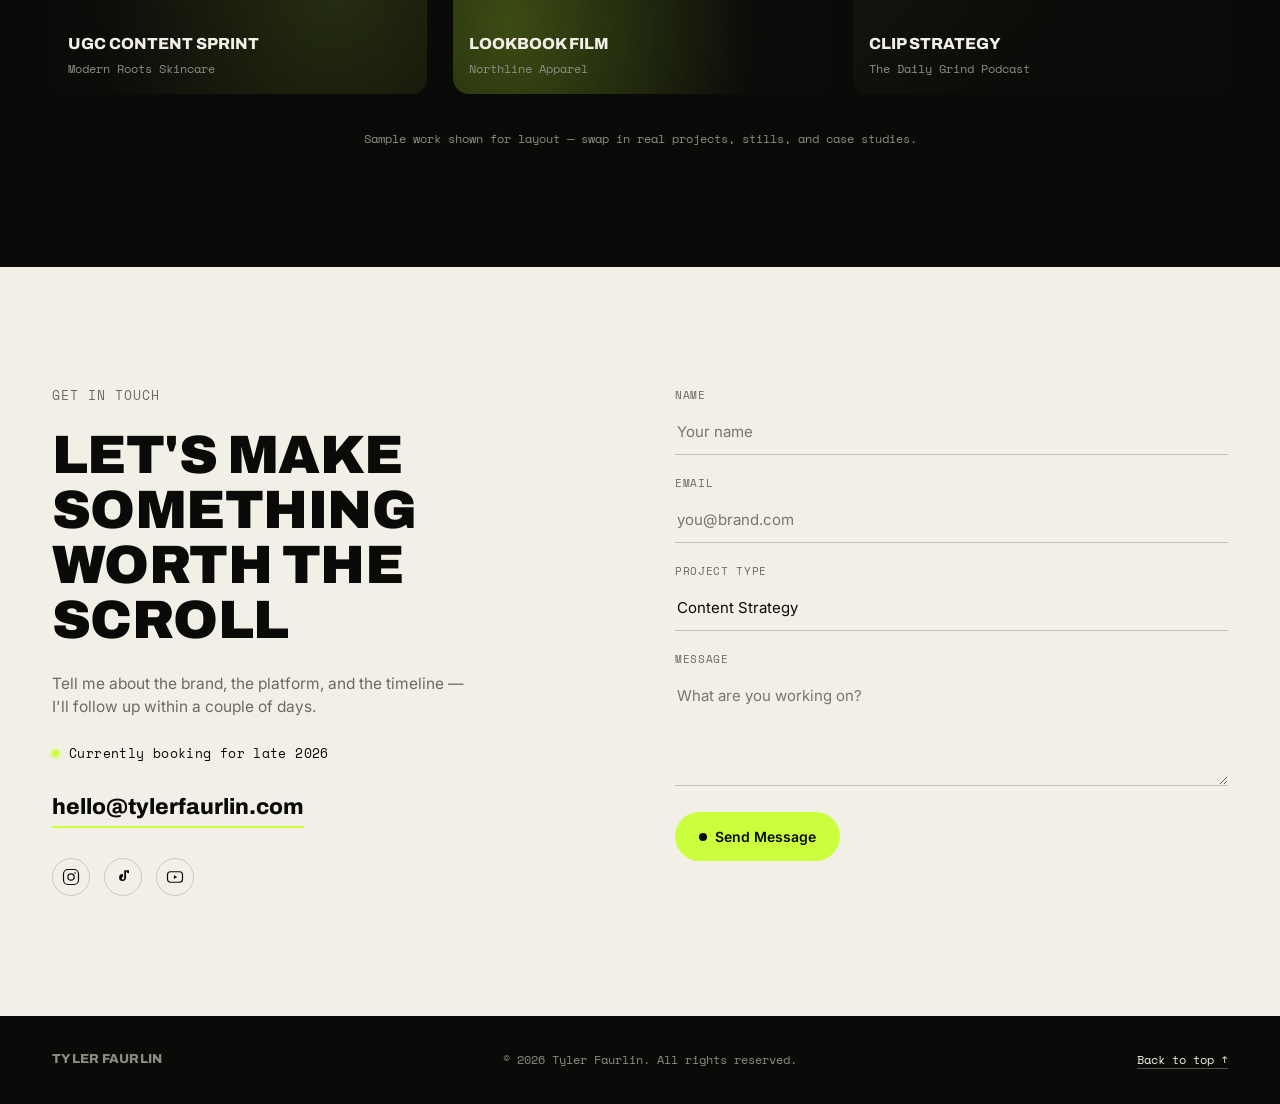
==== commit 7501f2c9: "Update index.html" ====
--- a/TylerFaurlin.com/index.html
+++ b/TylerFaurlin.com/index.html
@@ -13,12 +13,9 @@
 <link rel="stylesheet" href="css/style.css">
 </head>
 <body>
-
 <div class="grain"></div>
 <div class="scrub-bar" id="scrubBar"><span id="scrubFill"></span></div>
 
-<div class="cursor-dot" id="cursorDot"></div>
-<div class="cursor-ring" id="cursorRing"></div>
 
 <header class="nav" id="siteNav">
   <div class="wrap nav-inner">
@@ -82,7 +79,6 @@
           <span>#BRANDFILM</span><span>#UGC</span><span>#REEL</span><span>#SHORTFORM</span>
         </div>
       </div>
-
       <div class="hero-visual hero-anim" style="--d:2">
         <div class="reel-card" data-tilt>
           <div class="reel-chrome">
@@ -148,7 +144,6 @@
       </div>
     </div>
   </section>
-
   <!-- ============ SERVICES ============ -->
   <section class="section services" id="services">
     <div class="wrap">
@@ -198,7 +193,6 @@
       </div>
     </div>
   </section>
-
   <!-- ============ WORK ============ -->
   <section class="section work" id="work">
     <div class="wrap">
@@ -247,7 +241,6 @@
           </div>
           <span class="play-btn play-btn-sm"><svg width="16" height="16" viewBox="0 0 16 16" fill="none"><path d="M4 3L13 8L4 13V3Z" fill="currentColor"/></svg></span>
         </article>
-
         <article class="work-card" data-reveal data-cursor="play"
           data-title="UGC Content Sprint" data-client="Modern Roots Skincare"
           data-desc="Twelve UGC-style spots shot in a single day, built for testing across paid social creative slots."
@@ -292,7 +285,6 @@
       <p class="work-note" data-reveal>Sample work shown for layout — swap in real projects, stills, and case studies.</p>
     </div>
   </section>
-
   <!-- ============ CONTACT ============ -->
   <section class="section contact" id="contact">
     <div class="wrap contact-grid">
@@ -324,7 +316,6 @@
           </a>
         </div>
       </div>
-
       <form class="form" data-reveal name="contact" method="POST" data-netlify="true">
         <input type="hidden" name="form-name" value="contact">
 
@@ -374,7 +365,6 @@
     <a href="#top" class="footer-top" data-cursor="link">Back to top ↑</a>
   </div>
 </footer>
-
 <!-- ============ WORK MODAL ============ -->
 <div class="modal" id="workModal">
   <div class="modal-backdrop" data-close></div>
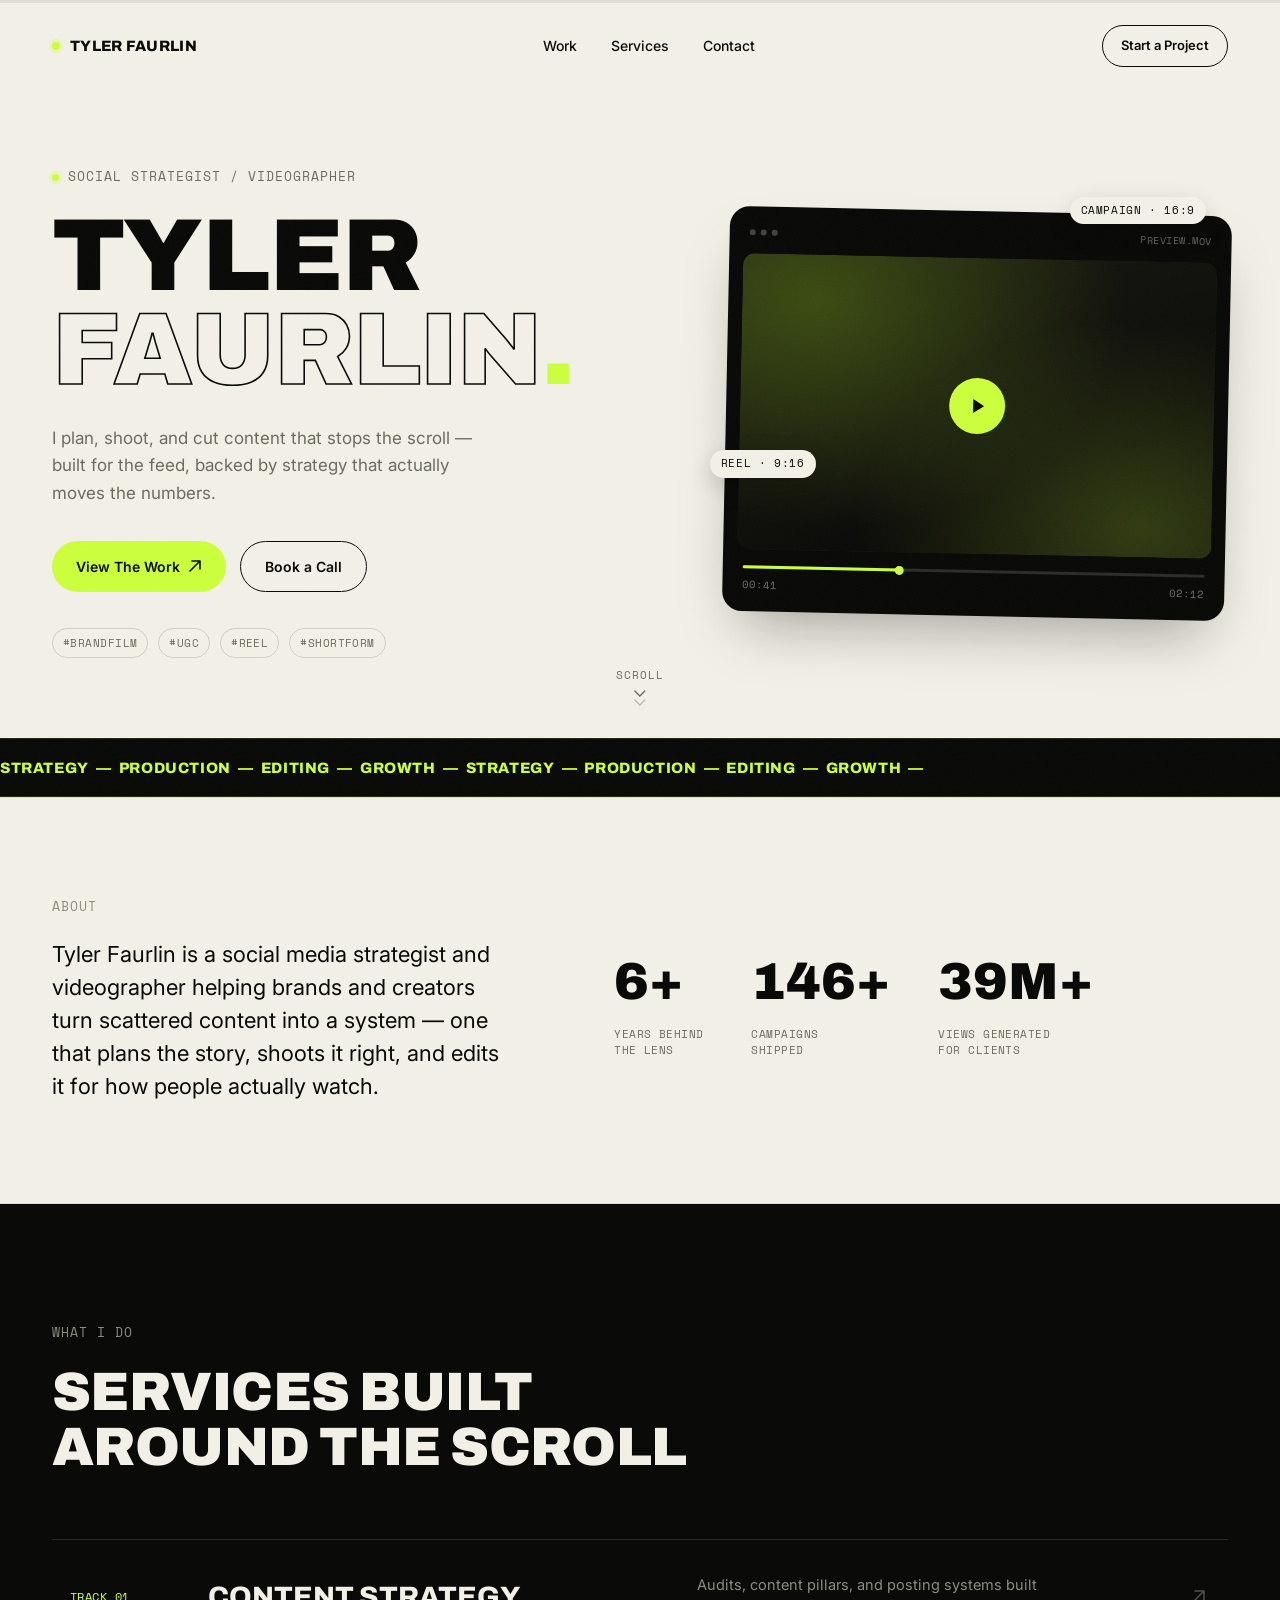
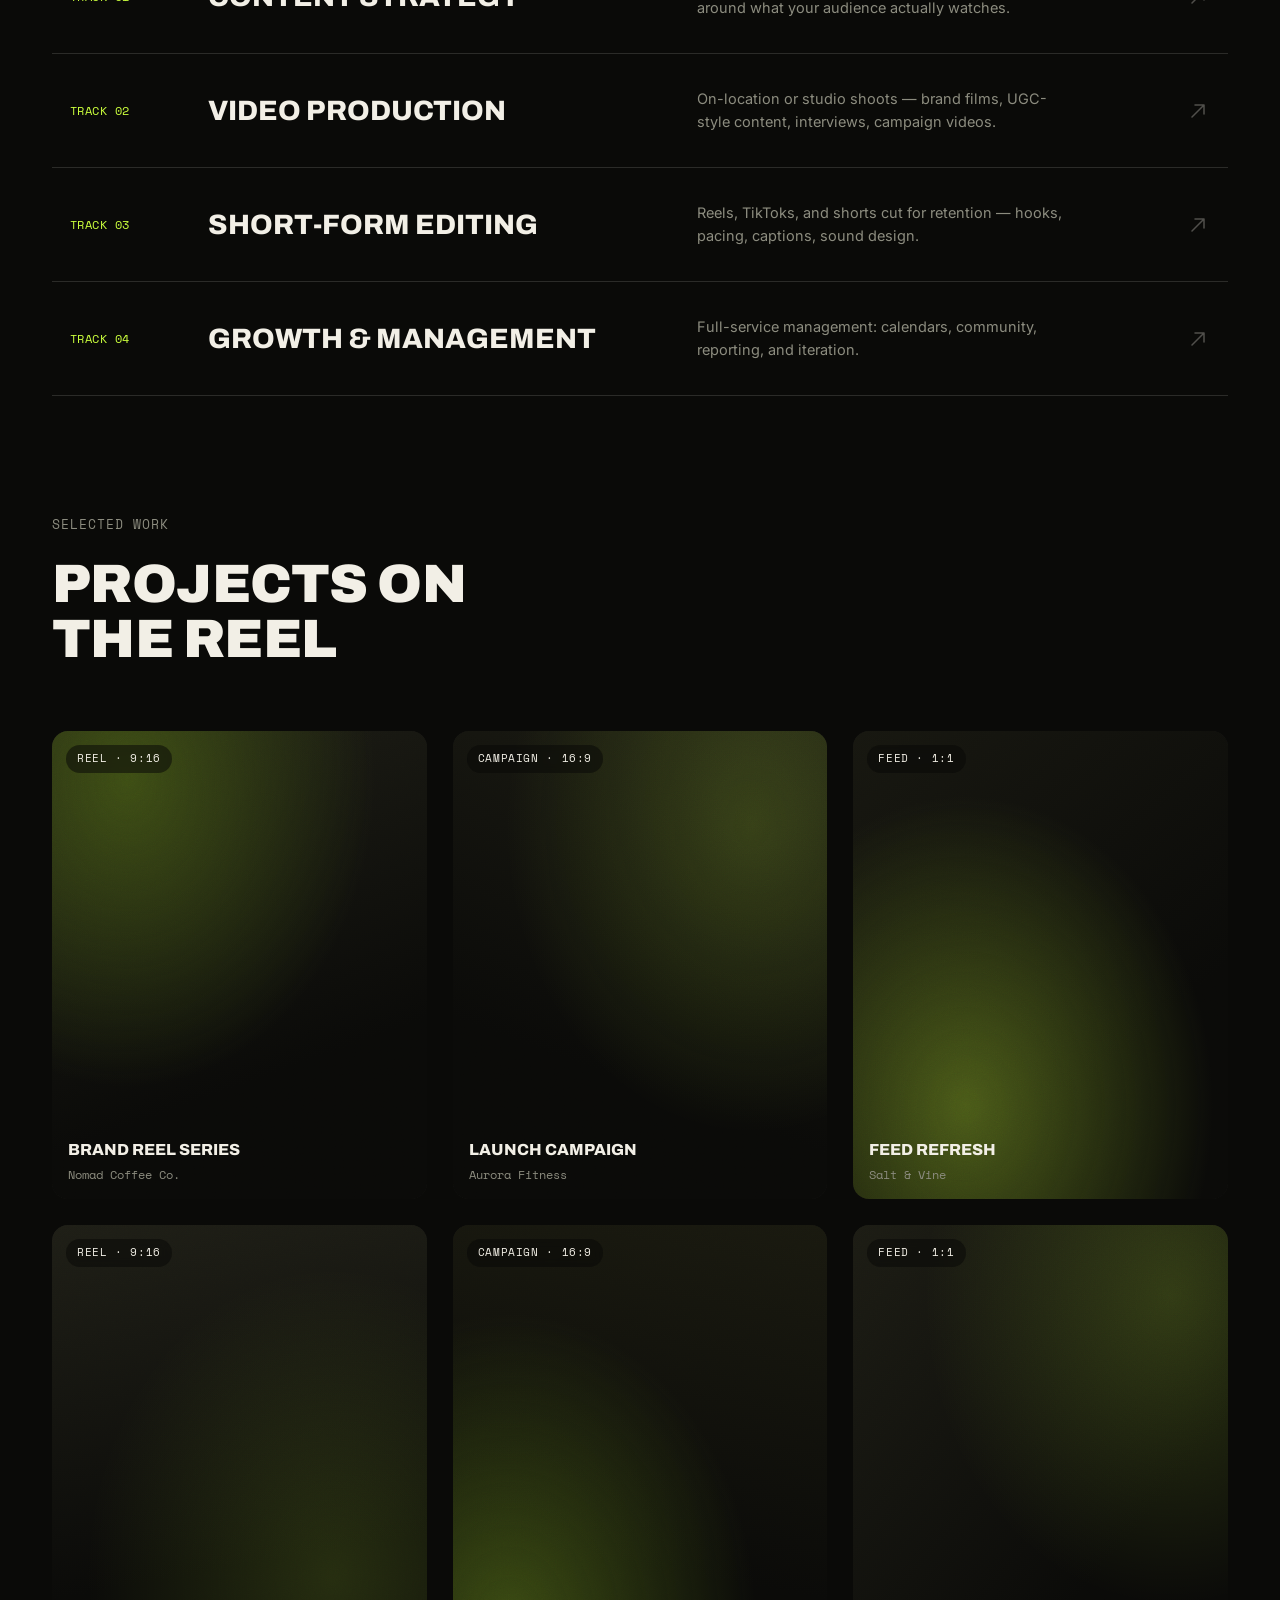
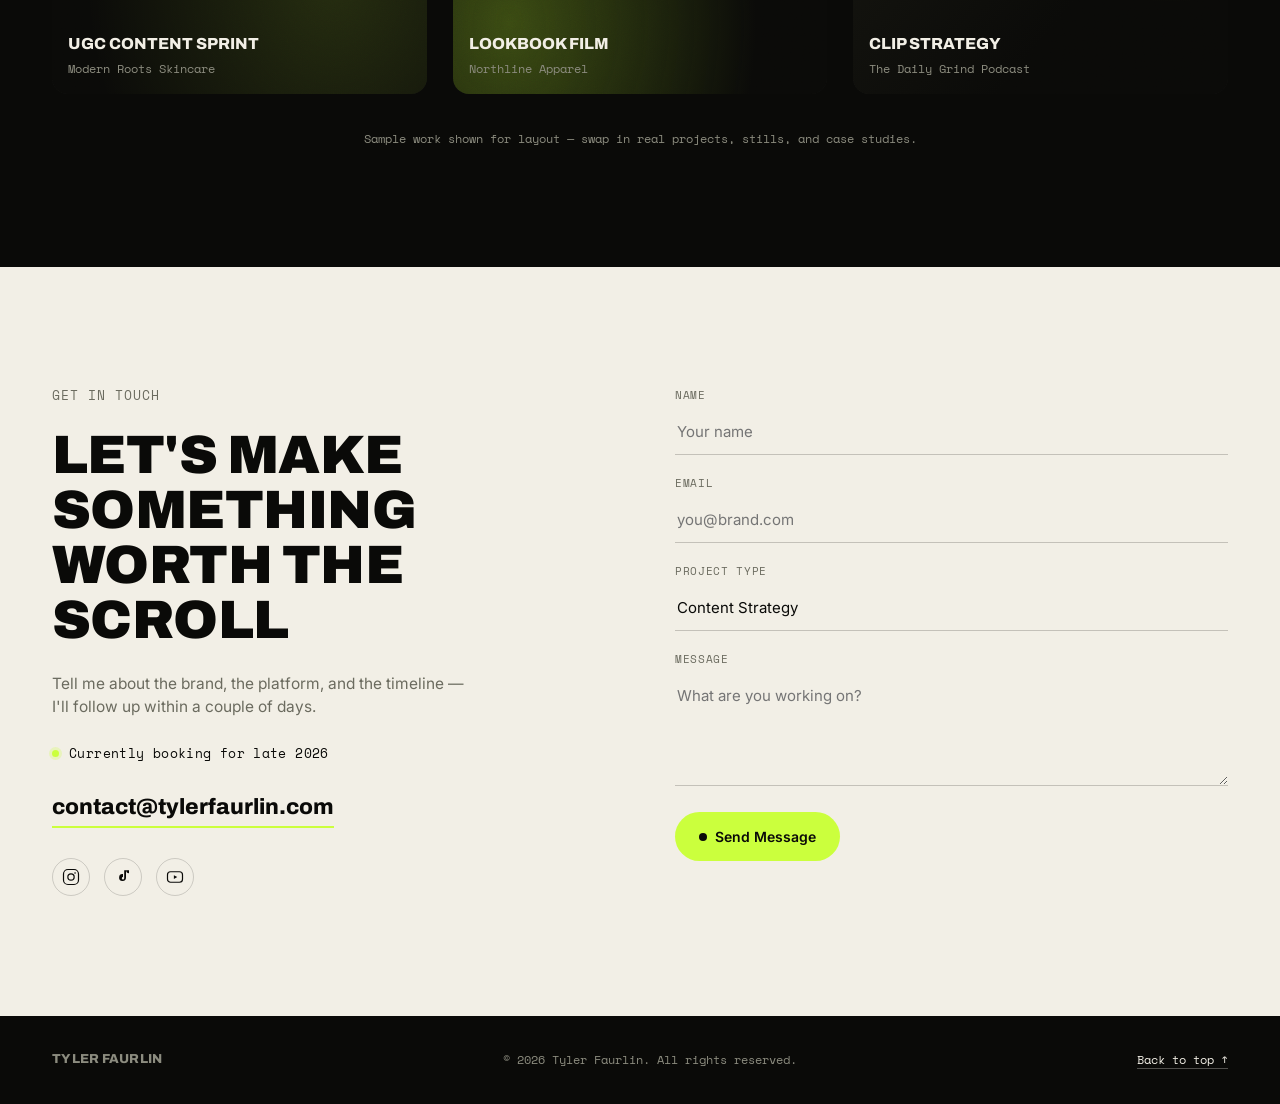
==== commit 1b298cb8: "Update index.html" ====
--- a/TylerFaurlin.com/index.html
+++ b/TylerFaurlin.com/index.html
@@ -302,7 +302,7 @@
           Currently booking for late 2026
         </div>
 
-        <a href="mailto:hello@tylerfaurlin.com" class="contact-email" data-cursor="link">hello@tylerfaurlin.com</a>
+        <a href="mailto:contact@tylerfaurlin.com" class="contact-email" data-cursor="link">contact@tylerfaurlin.com</a>
 
         <div class="socials">
           <a href="#" aria-label="Instagram" data-cursor="link">
@@ -316,8 +316,8 @@
           </a>
         </div>
       </div>
-      <form class="form" data-reveal name="contact" method="POST" data-netlify="true">
-        <input type="hidden" name="form-name" value="contact">
+      <form class="form" data-reveal name="contact" method="POST" action="https://formspree.io/f/xgavebev">
+        
 
         <div class="field">
           <label for="name">Name</label>
--- a/TylerFaurlin.com/css/style.css
+++ b/TylerFaurlin.com/css/style.css
@@ -64,30 +64,6 @@
   transition:width .08s linear;
 }
 
-.cursor-dot,.cursor-ring{
-  position:fixed; top:0; left:0; pointer-events:none; z-index:9998;
-  border-radius:50%; transform:translate(-50%,-50%);
-  transition:opacity .2s ease;
-}
-.cursor-dot{ width:6px; height:6px; background:var(--black); }
-.cursor-ring{
-  width:36px; height:36px; border:1.4px solid var(--black);
-  transition:width .25s var(--ease), height .25s var(--ease),
-             border-color .25s ease, background .25s ease, transform .12s linear, opacity .2s ease;
-  display:flex; align-items:center; justify-content:center;
-}
-.cursor-ring::after{
-  content:""; font-family:var(--mono); font-size:9px;
-}
-.cursor-ring.is-link{ width:52px; height:52px; background:var(--black); border-color:var(--black); }
-.cursor-ring.is-play{ width:64px; height:64px; background:var(--lime); border-color:var(--lime); }
-.cursor-ring.is-play::before{
-  content:"VIEW"; font-family:var(--mono); font-size:10px; letter-spacing:.1em; color:var(--black);
-}
-@media (hover:none), (pointer:coarse){
-  .cursor-dot,.cursor-ring{ display:none; }
-}
-
 /* ============================================================
    Nav
    ============================================================ */
@@ -172,7 +148,6 @@
   background:rgba(10,10,8,.55); color:var(--offwhite);
   backdrop-filter:blur(4px);
 }
-
 /* ============================================================
    Hero
    ============================================================ */
@@ -239,7 +214,6 @@
 .reel-dots{ display:flex; gap:5px; }
 .reel-dots span{ width:6px; height:6px; border-radius:50%; background:rgba(242,239,230,.25); }
 .reel-label{ font-family:var(--mono); font-size:10px; color:rgba(242,239,230,.4); letter-spacing:.05em; }
-
 .reel-frame{
   position:relative; aspect-ratio:16/10; border-radius:12px; overflow:hidden;
   background:
@@ -298,7 +272,6 @@
   letter-spacing:.04em; text-transform:uppercase;
 }
 @keyframes marquee{ from{ transform:translateX(0); } to{ transform:translateX(-50%); } }
-
 /* ============================================================
    Reveal-on-scroll
    ============================================================ */
@@ -366,7 +339,6 @@
   color:var(--offwhite); opacity:.3; transition:opacity .35s ease, transform .35s var(--ease);
 }
 .track-row:hover .track-arrow{ opacity:1; transform:translate(4px,-4px); color:var(--lime); }
-
 /* ============================================================
    Work grid
    ============================================================ */
@@ -411,7 +383,6 @@
   margin-top:36px; text-align:center;
   font-family:var(--mono); font-size:11.5px; color:var(--gray-on-dark);
 }
-
 /* ============================================================
    Contact
    ============================================================ */
@@ -462,7 +433,6 @@
 }
 .form.is-sent .form-success{ display:block; }
 .form.is-sent .btn-submit{ opacity:.5; pointer-events:none; }
-
 /* ============================================================
    Footer
    ============================================================ */
@@ -505,7 +475,6 @@
 .modal-title{ font-family:var(--display); font-weight:900; text-transform:uppercase; font-size:28px; margin-bottom:16px; }
 .modal-desc{ font-size:15px; line-height:1.6; color:var(--gray-on-light); margin-bottom:18px; }
 .modal-metric{ font-family:var(--mono); font-size:13px; color:var(--lime-dim); }
-
 /* ============================================================
    Reduced motion
    ============================================================ */
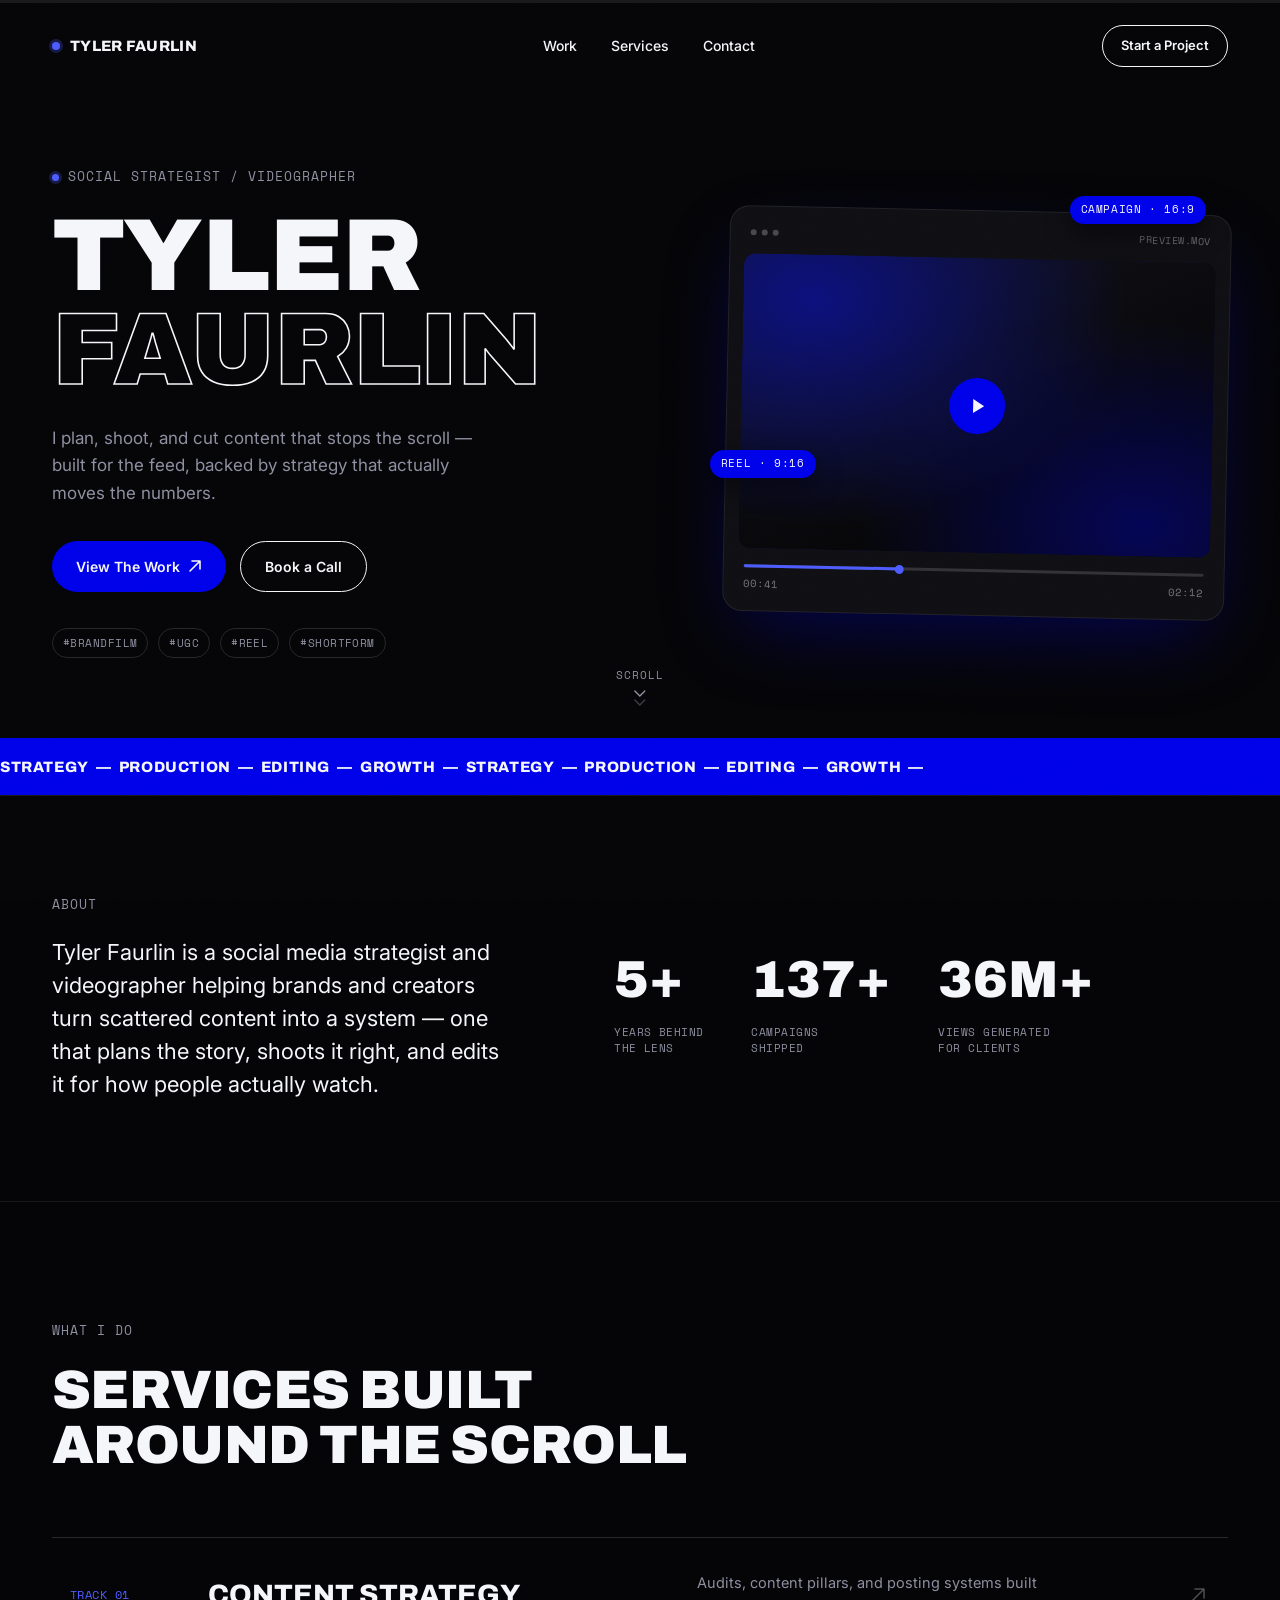
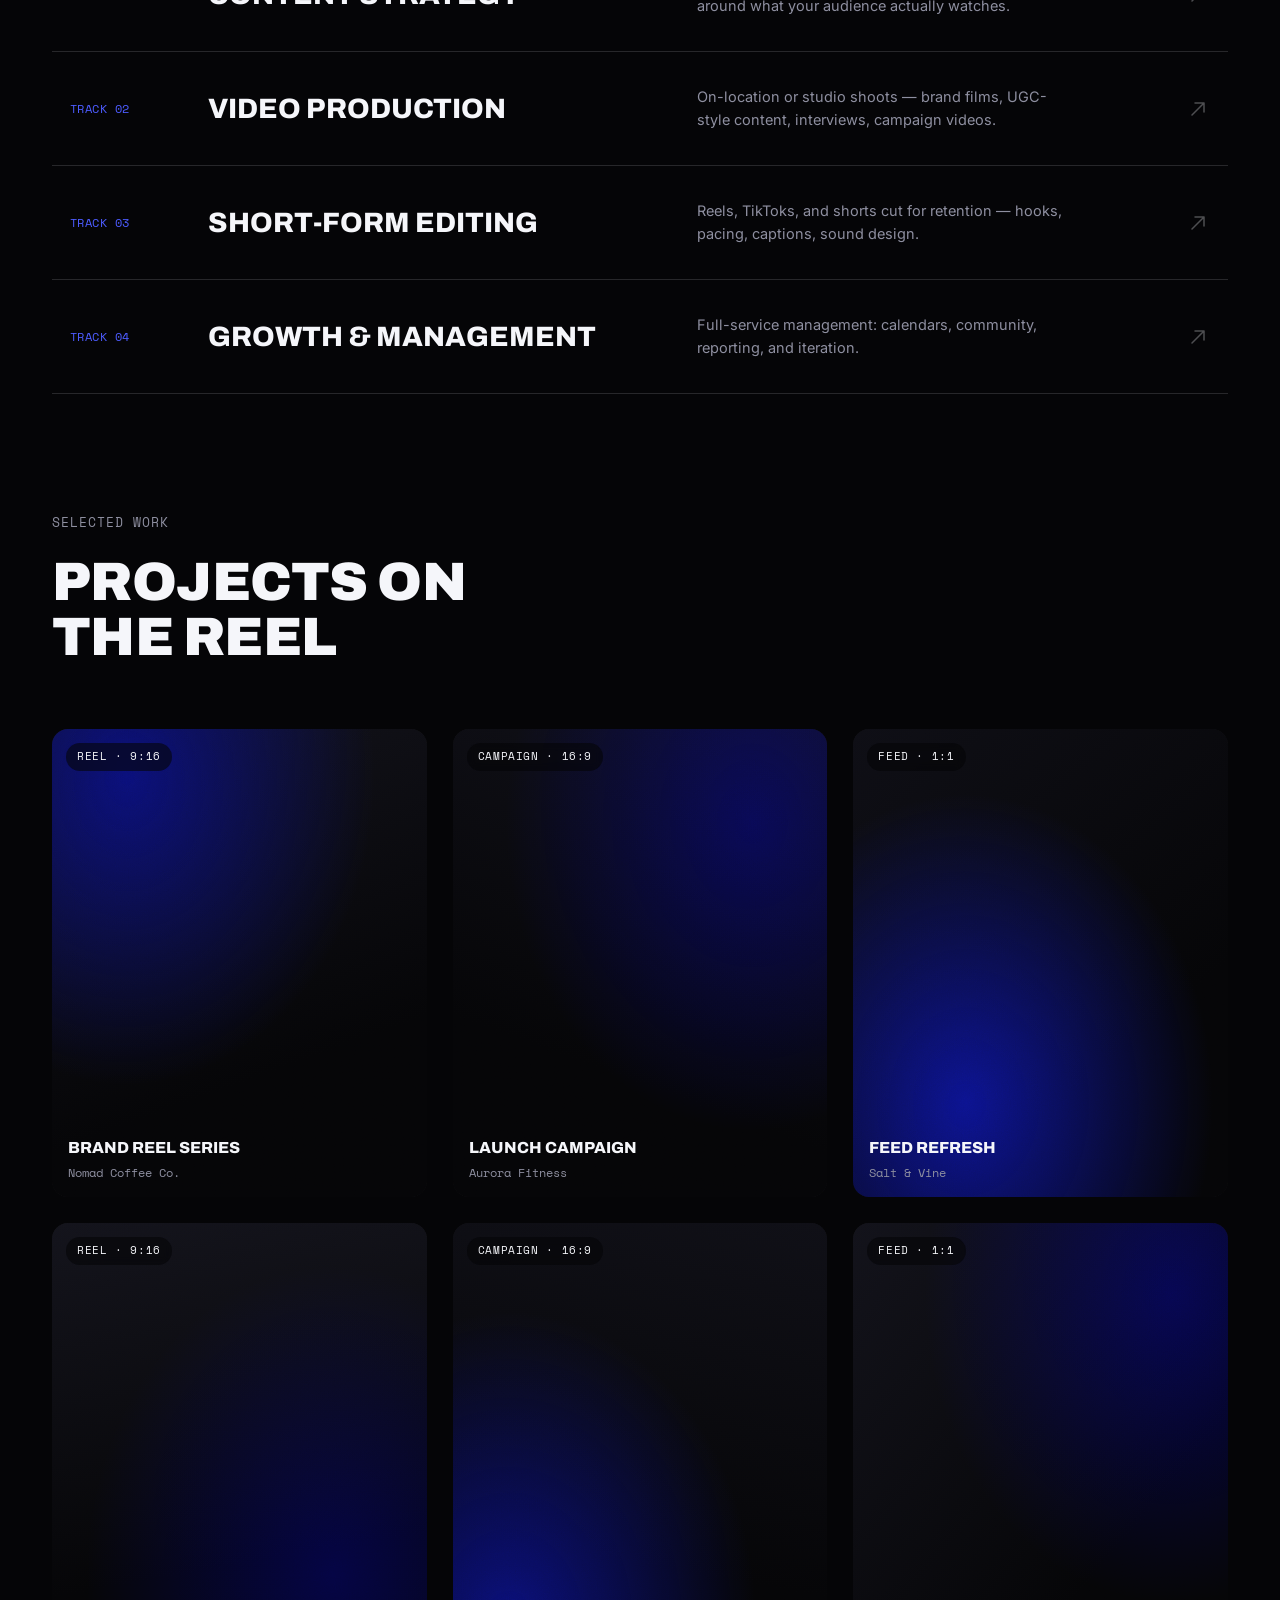
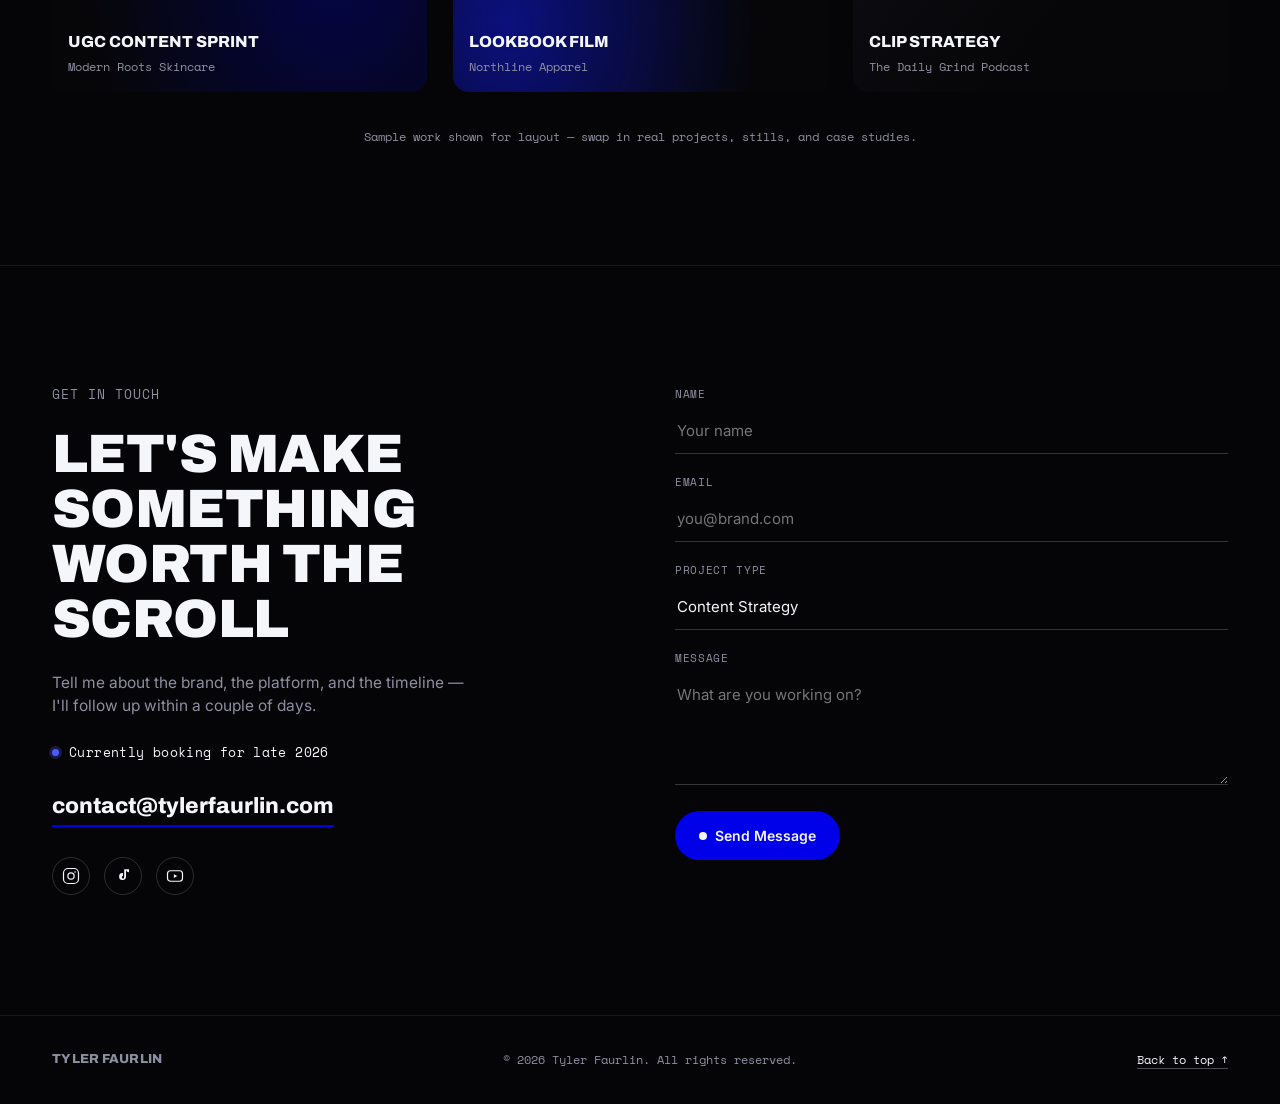
==== commit ac0531b6: "Add files via upload" ====
--- a/TylerFaurlin.com/index.html
+++ b/TylerFaurlin.com/index.html
@@ -59,7 +59,7 @@
 
         <h1 class="hero-title">
           <span class="hero-anim" style="--d:1">TYLER</span>
-          <span class="hero-anim hero-title-accent" style="--d:2">FAURLIN<i>.</i></span>
+          <span class="hero-anim hero-title-accent" style="--d:2">FAURLIN</span>
         </h1>
 
         <p class="hero-sub hero-anim" style="--d:3">
--- a/TylerFaurlin.com/css/style.css
+++ b/TylerFaurlin.com/css/style.css
@@ -2,14 +2,12 @@
    TYLER FAURLIN — tokens
    ============================================================ */
 :root{
-  --black:      #0a0a08;
-  --black-soft: #161611;
-  --offwhite:   #f2efe6;
-  --offwhite-dim: #d8d4c6;
-  --lime:       #cbff3d;
-  --lime-dim:   #93c21e;
-  --gray-on-light: #6b6b5f;
-  --gray-on-dark:  #8c8c7f;
+  --black:      #050507;
+  --black-soft: #0f0f14;
+  --white:      #f5f6fa;
+  --blue:       #0001e9;   /* royal blue — fills, buttons, bands */
+  --blue-bright:#4d5cff;   /* same hue, lifted for small text/lines on black */
+  --gray:       #8e8fa0;
 
   --display: 'Archivo', 'Arial Narrow', sans-serif;
   --body: 'Inter', system-ui, sans-serif;
@@ -20,12 +18,12 @@
 }
 
 *{ box-sizing:border-box; margin:0; padding:0; }
-html{ scroll-behavior:smooth; background:var(--offwhite); }
+html{ scroll-behavior:smooth; background:var(--black); color-scheme:dark; }
 html.no-smooth{ scroll-behavior:auto; }
 
 body{
-  background:var(--offwhite);
-  color:var(--black);
+  background:var(--black);
+  color:var(--white);
   font-family:var(--body);
   font-size:16px;
   line-height:1.5;
@@ -56,11 +54,11 @@
 
 .scrub-bar{
   position:fixed; top:0; left:0; right:0; height:3px;
-  background:rgba(10,10,8,.08); z-index:9999;
+  background:rgba(245,246,250,.08); z-index:9999;
 }
 .scrub-bar span{
   display:block; height:100%; width:0%;
-  background:var(--lime);
+  background:var(--blue-bright);
   transition:width .08s linear;
 }
 
@@ -75,9 +73,9 @@
 }
 .nav.is-scrolled{
   padding:14px 0;
-  background:rgba(242,239,230,.86);
+  background:rgba(5,5,7,.86);
   backdrop-filter:blur(10px);
-  border-bottom-color:rgba(10,10,8,.08);
+  border-bottom-color:rgba(245,246,250,.08);
 }
 .nav-inner{
   display:flex; align-items:center; justify-content:space-between; gap:24px;
@@ -88,18 +86,18 @@
   letter-spacing:.02em;
 }
 .rec-dot{
-  width:8px; height:8px; border-radius:50%; background:var(--lime);
-  box-shadow:0 0 0 3px rgba(203,255,61,.25);
+  width:8px; height:8px; border-radius:50%; background:var(--blue-bright);
+  box-shadow:0 0 0 3px rgba(77,92,255,.25);
   animation:pulseDot 2.2s ease-in-out infinite;
 }
 .pulse-dot{
-  width:7px; height:7px; border-radius:50%; background:var(--lime);
-  display:inline-block; box-shadow:0 0 0 3px rgba(203,255,61,.25);
+  width:7px; height:7px; border-radius:50%; background:var(--blue-bright);
+  display:inline-block; box-shadow:0 0 0 3px rgba(77,92,255,.25);
   animation:pulseDot 2.2s ease-in-out infinite;
 }
 @keyframes pulseDot{
-  0%,100%{ box-shadow:0 0 0 3px rgba(203,255,61,.25); }
-  50%{ box-shadow:0 0 0 6px rgba(203,255,61,.08); }
+  0%,100%{ box-shadow:0 0 0 3px rgba(77,92,255,.25); }
+  50%{ box-shadow:0 0 0 6px rgba(77,92,255,.08); }
 }
 
 .nav-links{ display:flex; gap:34px; }
@@ -108,12 +106,12 @@
 }
 .nav-links a::after{
   content:""; position:absolute; left:0; bottom:0; height:1.4px; width:0;
-  background:var(--lime-dim); transition:width .3s var(--ease);
+  background:var(--blue-bright); transition:width .3s var(--ease);
 }
 .nav-links a:hover::after{ width:100%; }
 
 .nav-toggle{ display:none; flex-direction:column; gap:5px; width:26px; }
-.nav-toggle span{ height:1.6px; width:100%; background:var(--black); transition:transform .3s ease, opacity .3s ease; }
+.nav-toggle span{ height:1.6px; width:100%; background:var(--white); transition:transform .3s ease, opacity .3s ease; }
 
 /* ============================================================
    Buttons / chips
@@ -126,11 +124,11 @@
   white-space:nowrap;
 }
 .btn svg{ transition:transform .3s var(--ease); }
-.btn-solid{ background:var(--lime); color:var(--black); }
+.btn-solid{ background:var(--blue); color:var(--white); }
 .btn-solid:hover{ transform:translateY(-2px); }
 .btn-solid:hover svg{ transform:translate(2px,-2px); }
 .btn-ghost{ border:1.4px solid currentColor; }
-.btn-ghost:hover{ background:var(--black); color:var(--offwhite); border-color:var(--black); }
+.btn-ghost:hover{ background:var(--blue); color:var(--white); border-color:var(--blue); }
 .btn-small{ padding:10px 18px; font-size:13px; }
 
 .chip{
@@ -138,14 +136,14 @@
   padding:6px 11px; border-radius:100px; text-transform:uppercase;
 }
 .chip-float{
-  position:absolute; background:var(--offwhite); color:var(--black);
-  box-shadow:0 8px 24px rgba(0,0,0,.18);
+  position:absolute; background:var(--blue); color:var(--white);
+  box-shadow:0 8px 24px rgba(0,0,0,.5);
 }
 .chip-1{ top:-14px; right:22px; }
 .chip-2{ bottom:34%; left:-16px; }
 .chip-tag{
   position:absolute; top:14px; left:14px; z-index:2;
-  background:rgba(10,10,8,.55); color:var(--offwhite);
+  background:rgba(5,5,7,.6); color:var(--white);
   backdrop-filter:blur(4px);
 }
 /* ============================================================
@@ -153,7 +151,7 @@
    ============================================================ */
 .hero{
   position:relative; padding:168px 0 80px;
-  background:var(--offwhite);
+  background:var(--black);
   overflow:hidden;
 }
 .hero-grid{
@@ -163,29 +161,29 @@
 .eyebrow{
   display:flex; align-items:center; gap:9px;
   font-family:var(--mono); font-size:12.5px; letter-spacing:.08em;
-  text-transform:uppercase; color:var(--gray-on-light);
+  text-transform:uppercase; color:var(--gray);
   margin-bottom:22px;
 }
-.eyebrow-dark{ color:var(--gray-on-dark); }
+.eyebrow-dark{ color:var(--gray); }
 
 .hero-title{
   font-family:var(--display); font-weight:900; text-transform:uppercase;
   font-size:clamp(52px,8vw,104px); line-height:.92; letter-spacing:-.01em;
 }
 .hero-title span{ display:block; }
-.hero-title-accent{ color:transparent; -webkit-text-stroke:1.6px var(--black); }
-.hero-title-accent i{ font-style:normal; color:var(--lime); -webkit-text-stroke:0; }
+.hero-title-accent{ color:transparent; -webkit-text-stroke:1.6px var(--white); }
+.hero-title-accent i{ font-style:normal; color:var(--blue-bright); -webkit-text-stroke:0; }
 
 .hero-sub{
   max-width:440px; margin:28px 0 34px;
-  font-size:17px; line-height:1.6; color:var(--gray-on-light);
+  font-size:17px; line-height:1.6; color:var(--gray);
 }
 .hero-ctas{ display:flex; gap:14px; flex-wrap:wrap; margin-bottom:36px; }
 
 .hero-tags{ display:flex; gap:10px; flex-wrap:wrap; }
 .hero-tags span{
   font-family:var(--mono); font-size:11px; letter-spacing:.04em;
-  color:var(--gray-on-light); border:1px solid rgba(10,10,8,.14);
+  color:var(--gray); border:1px solid rgba(245,246,250,.14);
   padding:6px 10px; border-radius:100px;
 }
 
@@ -200,8 +198,9 @@
 /* reel preview card */
 .hero-visual{ position:relative; }
 .reel-card{
-  background:var(--black); border-radius:20px; padding:14px;
-  box-shadow:0 30px 60px -20px rgba(10,10,8,.35);
+  background:var(--black-soft); border-radius:20px; padding:14px;
+  border:1px solid rgba(245,246,250,.08);
+  box-shadow:0 30px 80px -20px rgba(0,1,233,.35);
   transform:rotate(1.2deg);
   transition:transform .5s var(--ease);
 }
@@ -212,14 +211,14 @@
   padding:4px 6px 14px;
 }
 .reel-dots{ display:flex; gap:5px; }
-.reel-dots span{ width:6px; height:6px; border-radius:50%; background:rgba(242,239,230,.25); }
-.reel-label{ font-family:var(--mono); font-size:10px; color:rgba(242,239,230,.4); letter-spacing:.05em; }
+.reel-dots span{ width:6px; height:6px; border-radius:50%; background:rgba(245,246,250,.25); }
+.reel-label{ font-family:var(--mono); font-size:10px; color:rgba(245,246,250,.4); letter-spacing:.05em; }
 .reel-frame{
   position:relative; aspect-ratio:16/10; border-radius:12px; overflow:hidden;
   background:
-    radial-gradient(120% 140% at 15% 15%, #3a4a12 0%, transparent 55%),
-    radial-gradient(120% 140% at 85% 90%, #cbff3d33 0%, transparent 50%),
-    linear-gradient(155deg,#1c1c14 0%, #0a0a08 70%);
+    radial-gradient(120% 140% at 15% 15%, #0a0f7a 0%, transparent 55%),
+    radial-gradient(120% 140% at 85% 90%, #0001e955 0%, transparent 50%),
+    linear-gradient(155deg,#12121a 0%, #050507 70%);
   display:flex; align-items:center; justify-content:center;
 }
 .reel-noise{
@@ -229,7 +228,7 @@
 .play-btn{
   position:relative; z-index:2;
   width:56px; height:56px; border-radius:50%;
-  background:var(--lime); color:var(--black);
+  background:var(--blue); color:var(--white);
   display:flex; align-items:center; justify-content:center;
   transition:transform .3s var(--ease);
 }
@@ -237,22 +236,22 @@
 .reel-card:hover .play-btn{ transform:scale(1.08); }
 
 .reel-scrub{ padding:16px 6px 4px; }
-.reel-scrub-track{ height:3px; background:rgba(242,239,230,.15); border-radius:2px; }
-.reel-scrub-fill{ width:34%; height:100%; background:var(--lime); border-radius:2px; position:relative; }
+.reel-scrub-track{ height:3px; background:rgba(245,246,250,.15); border-radius:2px; }
+.reel-scrub-fill{ width:34%; height:100%; background:var(--blue-bright); border-radius:2px; position:relative; }
 .reel-scrub-fill::after{
   content:""; position:absolute; right:-4px; top:50%; translate:0 -50%;
-  width:9px; height:9px; border-radius:50%; background:var(--lime);
+  width:9px; height:9px; border-radius:50%; background:var(--blue-bright);
 }
 .reel-time{
   display:flex; justify-content:space-between; margin-top:9px;
-  font-family:var(--mono); font-size:10.5px; color:rgba(242,239,230,.45);
+  font-family:var(--mono); font-size:10.5px; color:rgba(245,246,250,.45);
 }
 
 .scroll-cue{
   position:absolute; left:50%; bottom:30px; translate:-50% 0;
   display:flex; flex-direction:column; align-items:center; gap:6px;
   font-family:var(--mono); font-size:10.5px; letter-spacing:.1em; text-transform:uppercase;
-  color:var(--gray-on-light);
+  color:var(--gray);
   animation:cueBounce 2.4s ease-in-out infinite;
 }
 @keyframes cueBounce{ 0%,100%{ transform:translate(-50%,0); } 50%{ transform:translate(-50%,6px); } }
@@ -261,10 +260,8 @@
    Marquee
    ============================================================ */
 .marquee{
-  background:var(--black); color:var(--lime);
+  background:var(--blue); color:var(--white);
   padding:16px 0; overflow:hidden; white-space:nowrap;
-  border-top:1px solid rgba(203,255,61,.15);
-  border-bottom:1px solid rgba(203,255,61,.15);
 }
 .marquee-track{
   display:inline-flex; animation:marquee 26s linear infinite;
@@ -290,59 +287,59 @@
   font-family:var(--display); font-weight:900; text-transform:uppercase;
   font-size:clamp(34px,5vw,54px); line-height:1.02; letter-spacing:-.01em;
 }
-.section-title-dark{ color:var(--offwhite); }
+.section-title-dark{ color:var(--white); }
 
 /* ============================================================
    About / stats
    ============================================================ */
-.about{ padding:100px 0; border-top:1px solid rgba(10,10,8,.08); border-bottom:1px solid rgba(10,10,8,.08); }
+.about{ padding:100px 0; border-top:1px solid rgba(245,246,250,.08); border-bottom:1px solid rgba(245,246,250,.08); }
 .about-grid{ display:grid; grid-template-columns:.9fr 1.1fr; gap:60px; align-items:center; }
 .about-text{ font-size:22px; line-height:1.5; max-width:460px; }
 
 .stat-row{ display:flex; gap:48px; flex-wrap:wrap; }
 .stat{ display:flex; flex-direction:column; gap:6px; }
 .stat-num{
-  font-family:var(--display); font-weight:900; font-size:52px; color:var(--black);
+  font-family:var(--display); font-weight:900; font-size:52px; color:var(--white);
 }
 .stat-num::after{ content:attr(data-suffix); }
 .stat-label{
   font-family:var(--mono); font-size:11px; letter-spacing:.04em; text-transform:uppercase;
-  color:var(--gray-on-light); line-height:1.4;
+  color:var(--gray); line-height:1.4;
 }
 
 /* ============================================================
    Services (track list)
    ============================================================ */
-.services{ background:var(--black); color:var(--offwhite); }
-.services .eyebrow{ color:var(--gray-on-dark); }
-
-.track-list{ border-top:1px solid rgba(242,239,230,.14); }
+.services{ background:var(--black); color:var(--white); }
+.services .eyebrow{ color:var(--gray); }
+
+.track-list{ border-top:1px solid rgba(245,246,250,.14); }
 .track-row{
   position:relative;
   display:grid; grid-template-columns:110px 1fr 1fr 24px;
   align-items:center; gap:28px;
   padding:34px 18px;
-  border-bottom:1px solid rgba(242,239,230,.14);
+  border-bottom:1px solid rgba(245,246,250,.14);
   transition:background .4s ease, padding-left .4s var(--ease);
 }
-.track-row:hover{ background:rgba(203,255,61,.05); padding-left:30px; }
+.track-row:hover{ background:rgba(0,1,233,.12); padding-left:30px; }
 .track-num{
-  font-family:var(--mono); font-size:12px; color:var(--lime); letter-spacing:.04em;
+  font-family:var(--mono); font-size:12px; color:var(--blue-bright); letter-spacing:.04em;
 }
 .track-name{
   font-family:var(--display); font-weight:800; text-transform:uppercase;
   font-size:clamp(20px,2.6vw,28px);
 }
-.track-desc{ font-size:14.5px; color:var(--gray-on-dark); max-width:380px; line-height:1.55; }
+.track-desc{ font-size:14.5px; color:var(--gray); max-width:380px; line-height:1.55; }
 .track-arrow{
   display:flex; align-items:center; justify-content:center;
-  color:var(--offwhite); opacity:.3; transition:opacity .35s ease, transform .35s var(--ease);
-}
-.track-row:hover .track-arrow{ opacity:1; transform:translate(4px,-4px); color:var(--lime); }
+  color:var(--white); opacity:.3; transition:opacity .35s ease, transform .35s var(--ease);
+}
+.track-row:hover .track-arrow{ opacity:1; transform:translate(4px,-4px); color:var(--blue-bright); }
 /* ============================================================
    Work grid
    ============================================================ */
-.work{ background:var(--black); color:var(--offwhite); padding-top:0; }
+.work{ background:var(--black); color:var(--white); padding-top:0; }
 .work-grid{
   display:grid; grid-template-columns:repeat(3,1fr); gap:26px;
 }
@@ -358,18 +355,18 @@
 }
 .work-card:hover .frame-art{ transform:scale(1.05); }
 
-.art-1{ background:radial-gradient(120% 120% at 20% 10%,#3d4d14 0%,transparent 55%), linear-gradient(160deg,#1d1d15,#0a0a08 70%); }
-.art-2{ background:radial-gradient(120% 120% at 80% 20%,#cbff3d2e 0%,transparent 55%), linear-gradient(200deg,#1a1a12,#0a0a08 70%); }
-.art-3{ background:radial-gradient(120% 120% at 30% 80%,#4a5a18 0%,transparent 55%), linear-gradient(140deg,#171710,#0a0a08 70%); }
-.art-4{ background:radial-gradient(120% 120% at 75% 75%,#cbff3d24 0%,transparent 55%), linear-gradient(170deg,#1e1e16,#0a0a08 70%); }
-.art-5{ background:radial-gradient(120% 120% at 15% 85%,#3a4a12 0%,transparent 55%), linear-gradient(190deg,#19190f,#0a0a08 70%); }
-.art-6{ background:radial-gradient(120% 120% at 85% 15%,#cbff3d2e 0%,transparent 55%), linear-gradient(130deg,#1c1c14,#0a0a08 70%); }
+.art-1{ background:radial-gradient(120% 120% at 20% 10%,#0a0f7a 0%,transparent 55%), linear-gradient(160deg,#12121a,#050507 70%); }
+.art-2{ background:radial-gradient(120% 120% at 80% 20%,#0001e950 0%,transparent 55%), linear-gradient(200deg,#101018,#050507 70%); }
+.art-3{ background:radial-gradient(120% 120% at 30% 80%,#0c1390 0%,transparent 55%), linear-gradient(140deg,#0e0e15,#050507 70%); }
+.art-4{ background:radial-gradient(120% 120% at 75% 75%,#0001e944 0%,transparent 55%), linear-gradient(170deg,#13131b,#050507 70%); }
+.art-5{ background:radial-gradient(120% 120% at 15% 85%,#0a0f7a 0%,transparent 55%), linear-gradient(190deg,#0f0f16,#050507 70%); }
+.art-6{ background:radial-gradient(120% 120% at 85% 15%,#0001e950 0%,transparent 55%), linear-gradient(130deg,#12121a,#050507 70%); }
 
 .work-info{
   position:absolute; left:16px; right:16px; bottom:16px; z-index:2;
 }
 .work-info h3{ font-family:var(--display); font-weight:800; font-size:16px; text-transform:uppercase; }
-.work-info p{ font-family:var(--mono); font-size:11.5px; color:var(--gray-on-dark); margin-top:4px; }
+.work-info p{ font-family:var(--mono); font-size:11.5px; color:var(--gray); margin-top:4px; }
 
 .play-btn-sm{
   position:absolute; top:50%; left:50%; translate:-50% -50%; z-index:2;
@@ -381,14 +378,14 @@
 
 .work-note{
   margin-top:36px; text-align:center;
-  font-family:var(--mono); font-size:11.5px; color:var(--gray-on-dark);
+  font-family:var(--mono); font-size:11.5px; color:var(--gray);
 }
 /* ============================================================
    Contact
    ============================================================ */
-.contact{ background:var(--offwhite); }
+.contact{ background:var(--black); border-top:1px solid rgba(245,246,250,.08); }
 .contact-grid{ display:grid; grid-template-columns:1fr 1fr; gap:70px; }
-.contact-sub{ margin:24px 0 26px; color:var(--gray-on-light); max-width:420px; font-size:15.5px; }
+.contact-sub{ margin:24px 0 26px; color:var(--gray); max-width:420px; font-size:15.5px; }
 
 .availability{
   display:flex; align-items:center; gap:10px;
@@ -397,38 +394,39 @@
 }
 .contact-email{
   display:inline-block; font-family:var(--display); font-weight:800; font-size:22px;
-  border-bottom:2px solid var(--lime); padding-bottom:2px; margin-bottom:30px;
+  border-bottom:2px solid var(--blue); padding-bottom:2px; margin-bottom:30px;
 }
 
 .socials{ display:flex; gap:14px; }
 .socials a{
-  width:38px; height:38px; border-radius:50%; border:1.4px solid rgba(10,10,8,.16);
+  width:38px; height:38px; border-radius:50%; border:1.4px solid rgba(245,246,250,.16);
   display:flex; align-items:center; justify-content:center;
   transition:background .3s ease, color .3s ease, border-color .3s ease, transform .3s var(--ease);
 }
-.socials a:hover{ background:var(--black); color:var(--lime); border-color:var(--black); transform:translateY(-3px); }
+.socials a:hover{ background:var(--blue); color:var(--white); border-color:var(--blue); transform:translateY(-3px); }
 
 .form{ display:flex; flex-direction:column; gap:20px; }
 .field{ display:flex; flex-direction:column; gap:8px; }
 .field label{
   font-family:var(--mono); font-size:11px; letter-spacing:.06em; text-transform:uppercase;
-  color:var(--gray-on-light);
+  color:var(--gray);
 }
 .field input, .field select, .field textarea{
-  background:transparent; border:none; border-bottom:1.4px solid rgba(10,10,8,.2);
+  background:transparent; border:none; border-bottom:1.4px solid rgba(245,246,250,.2);
   padding:10px 2px; font-size:15px; transition:border-color .3s ease;
   resize:vertical;
 }
 .field input:focus, .field select:focus, .field textarea:focus{
-  outline:none; border-color:var(--lime-dim);
+  outline:none; border-color:var(--blue-bright);
 }
 .field select{ appearance:none; cursor:pointer; }
+.field select option{ background:var(--black-soft); color:var(--white); }
 
 .btn-submit{ align-self:flex-start; margin-top:6px; }
-.rec-icon{ width:8px; height:8px; border-radius:50%; background:var(--black); }
+.rec-icon{ width:8px; height:8px; border-radius:50%; background:var(--white); }
 
 .form-success{
-  display:none; font-family:var(--mono); font-size:12.5px; color:var(--lime-dim);
+  display:none; font-family:var(--mono); font-size:12.5px; color:var(--blue-bright);
   margin-top:2px;
 }
 .form.is-sent .form-success{ display:block; }
@@ -436,15 +434,15 @@
 /* ============================================================
    Footer
    ============================================================ */
-.footer{ background:var(--black); color:var(--offwhite); padding:34px 0; }
+.footer{ background:var(--black); color:var(--white); padding:34px 0; border-top:1px solid rgba(245,246,250,.08); }
 .footer-inner{
   display:flex; align-items:center; justify-content:space-between; gap:20px; flex-wrap:wrap;
 }
-.brand-word-sm{ font-size:13px; color:var(--gray-on-dark); }
-.footer-copy{ font-family:var(--mono); font-size:11.5px; color:var(--gray-on-dark); }
+.brand-word-sm{ font-size:13px; color:var(--gray); }
+.footer-copy{ font-family:var(--mono); font-size:11.5px; color:var(--gray); }
 .footer-top{
-  font-family:var(--mono); font-size:11.5px; color:var(--offwhite);
-  border-bottom:1px solid rgba(242,239,230,.3);
+  font-family:var(--mono); font-size:11.5px; color:var(--white);
+  border-bottom:1px solid rgba(245,246,250,.3);
 }
 
 /* ============================================================
@@ -457,24 +455,25 @@
   padding:24px;
 }
 .modal.is-open{ opacity:1; pointer-events:auto; }
-.modal-backdrop{ position:absolute; inset:0; background:rgba(10,10,8,.7); backdrop-filter:blur(6px); }
+.modal-backdrop{ position:absolute; inset:0; background:rgba(0,0,0,.75); backdrop-filter:blur(6px); }
 .modal-card{
   position:relative; z-index:2; max-width:520px; width:100%;
-  background:var(--offwhite); border-radius:20px; padding:44px;
+  background:var(--black-soft); border-radius:20px; padding:44px;
+  border:1px solid rgba(245,246,250,.1);
   transform:translateY(24px) scale(.97); transition:transform .4s var(--ease);
 }
 .modal.is-open .modal-card{ transform:translateY(0) scale(1); }
 .modal-close{
   position:absolute; top:20px; right:20px;
-  width:34px; height:34px; border-radius:50%; border:1.4px solid rgba(10,10,8,.16);
+  width:34px; height:34px; border-radius:50%; border:1.4px solid rgba(245,246,250,.16);
   display:flex; align-items:center; justify-content:center;
   transition:background .3s ease, color .3s ease;
 }
-.modal-close:hover{ background:var(--black); color:var(--lime); }
-.modal-eyebrow{ font-family:var(--mono); font-size:11.5px; letter-spacing:.06em; text-transform:uppercase; color:var(--gray-on-light); margin-bottom:10px; }
+.modal-close:hover{ background:var(--blue); color:var(--white); border-color:var(--blue); }
+.modal-eyebrow{ font-family:var(--mono); font-size:11.5px; letter-spacing:.06em; text-transform:uppercase; color:var(--gray); margin-bottom:10px; }
 .modal-title{ font-family:var(--display); font-weight:900; text-transform:uppercase; font-size:28px; margin-bottom:16px; }
-.modal-desc{ font-size:15px; line-height:1.6; color:var(--gray-on-light); margin-bottom:18px; }
-.modal-metric{ font-family:var(--mono); font-size:13px; color:var(--lime-dim); }
+.modal-desc{ font-size:15px; line-height:1.6; color:var(--gray); margin-bottom:18px; }
+.modal-metric{ font-family:var(--mono); font-size:13px; color:var(--blue-bright); }
 /* ============================================================
    Reduced motion
    ============================================================ */
@@ -510,7 +509,7 @@
 }
 
 .mobile-menu{
-  position:fixed; inset:0; z-index:850; background:var(--black); color:var(--offwhite);
+  position:fixed; inset:0; z-index:850; background:var(--black); color:var(--white);
   display:flex; flex-direction:column; align-items:center; justify-content:center; gap:28px;
   transform:translateY(-100%); transition:transform .5s var(--ease);
 }
